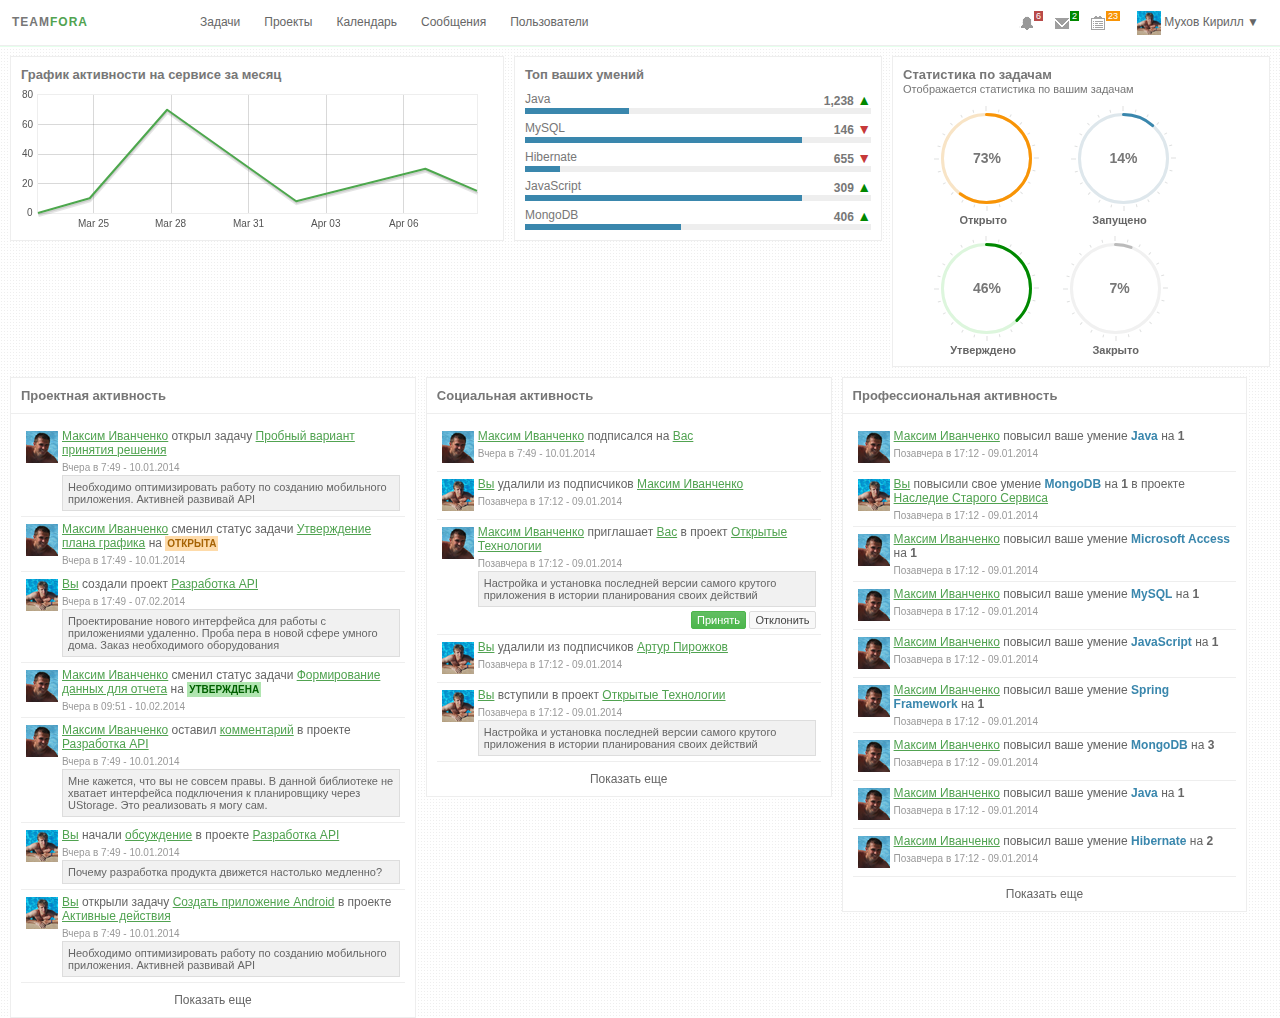
==== index.html @ 8c1dce4c "add sparklines" ====
<!DOCTYPE HTML>
<html>
<head>
    <meta http-equiv="content-type" content="text/html; charset=utf-8">
    <title>Teamfora</title>   
    
    <script type="text/javascript" src="/js/jquery-1.11.1.min.js"></script>
    <script type="text/javascript" src="/js/jquery.easypiechart.min.js"></script>
    <script type="text/javascript" src="/js/jquery.flot.min.js"></script>
    <script type="text/javascript" src="/js/jquery.flot.time.js"></script>
    <script type="text/javascript" src="/js/jquery.sparkline.min.js"></script>
    <link rel="stylesheet" href="/css/styles.css">
</head>
<body>

    <div id="content">
        
        <ul class="nav">
            <li class="brand">
                <a href="/">
                    <span class="black">TEAM</span><span class="green">FORA</span>              
                </a>    
            </li>

            <li class="item">
                <a href="/tasks.html">Задачи</a>
            </li>
            <li class="item">
                <a href="/projects.html">Проекты</a>
            </li>
            <li class="item">
                <a href="/calendar.html">Календарь</a>
            </li>
            <li class="item">
                <a href="/messages.html">Сообщения</a>
            </li>
            <li class="item">
                <a href="/persons.html">Пользователи</a>
            </li>
            
            <li class="empty">
                <a href="/">
                    <img class="principal-avatar" src="/imgs/avatar-32.png"> 
                    <span>Мухов Кирилл &#9660;</span>
                </a>                
            </li>        
            <li class="icon tasks">
                <div class="icon16 task"></div>
                <sup class="count orange">23</sup>
            </li>        
            <li class="icon messages">
                <div class="icon16 mail"></div>
                <sup class="count success">2</sup>
            </li>
            <li class="icon alarms">
                <div class="icon16 alarm"></div>
                <sup class="count red">6</sup>
            </li>
        </ul>

        <ul class="dropdown">
            <li>
                <a href="/profile.html">
                    <span class="icon16 profile">Профиль</span>
                </a>
            </li>    
            <li>
                <a>
                    <span class="icon16 settings">Настройки</span>
                </a>
            </li>
            <li class="separator"></li>    
            <li>
                <a>
                    <span class="icon16 exit">Выход</span>
                </a>
            </li>    
        </ul>

        <div class="dd_alarms">
            <ul>
                <li>
                    <div class="icon16-empty project pull-left"></div>
                    Вас пригласили в проект <a href="#">Разработка API</a>
                    <p class="datetime">Позавчера в 16:54 - 24.05.2014</p>
                </li>
                <li>
                    <div class="icon16-empty profile pull-left"></div>
                    Вас добавил в подписчики <a href="#">Максим Иванченко</a>
                    <p class="datetime">Позавчера в 16:54 - 24.05.2014</p>
                </li>
                <li>
                    <div class="icon16-empty comment pull-left"></div>
                    <a href="#">Артур Пирожков</a> оставил комментарий
                    <p class="datetime">Позавчера в 16:54 - 24.05.2014</p>
                </li>
                <li>
                    <div class="icon16-empty comment pull-left"></div>
                    <a href="#">Алиса Селезнева</a> ответила в обсуждении
                    <p class="datetime">Позавчера в 16:54 - 24.05.2014</p>
                </li>
                <li>
                    <div class="icon16-empty profile pull-left"></div>
                    <a href="#">Артур Пирожков</a> удалился из подписчиков
                    <p class="datetime">Позавчера в 16:54 - 24.05.2014</p>
                </li>
            </ul>
            <div class="paging">
                <span class="icon16 alarm">Все активности</span>
            </div>
        </div>

        <div class="dd_tasks">
            <ul>
                <li>
                    <div class="open item">
                        <p class="content">
                            <a>Максим:</a> Необходимо провести ревизию нескольких серверов и проверить качество работы каждого из них
                        </p>
                        <p class="datetime">
                            2 часа назад в 19:32 - 10.09.2013    
                        </p>
                    </div>
                </li>
                <li>
                    <div class="start item">
                        <p class="content">
                            <a>Антон:</a> Снова не работает планировщик. Быстрее исправьте.
                        </p>
                        <p class="datetime">
                            2 часа назад в 19:32 - 10.09.2013    
                        </p>
                    </div>
                </li>
                <li>
                    <div class="resolved item">
                        <p class="content">
                            <a>Екатерина:</a> Проверить качество поступивших продуктов
                        </p>
                        <p class="datetime">
                            2 часа назад в 19:32 - 10.09.2013    
                        </p>
                    </div>
                </li>
                <li>
                    <div class="closed item">
                        <p class="content">
                            <a>Степан:</a> Запустить качественный продукт в кратчайшие сроки
                        </p>
                        <p class="datetime">
                            2 часа назад в 19:32 - 10.09.2013    
                        </p>
                    </div>
                </li>                
            </ul>
            <div class="paging">
                <span class="icon16 task">Все задачи</span>
            </div>
        </div>

        <div class="dd_messages"> 
            <ul>
                <li>
                    <div class="avatar"></div>
                    <div class="item">
                        <p class="name">
                            <b>Максим Иванченко</b> написал
                        </p>
                        <p class="content">
                            Привет! Создал сегодня много интересно в области архитектуры сервера. Загляни и проверь.
                        </p>
                        <p class="datetime">
                            2 часа назад в 19:32 - 10.09.2013
                        </p>
                    </div>
                </li>
                <li>
                    <div class="avatar"></div>
                    <div class="item">
                        <p class="name">
                            <b>Максим Иванченко</b> написал
                        </p>
                        <p class="content">
                            Необходимо обсудить место проведения совещания. Срочно позвони мне. Договоримся.
                        </p>
                        <p class="datetime">
                            2 дня назад в 07:13 - 04.09.2013
                        </p>
                    </div>
                </li>                
            </ul>
            <div class="paging">
                <span class="icon16 mail">Все сообщения</span>
            </div>
        </div>

        <div class="layout">
            <div class="layout40 pull-left">
                <div class="panel shift-layout">
                    <h3>График активности на сервисе за месяц</h3>
                    <div class="graph-activity"></div> 
                </div>
            </div>
            <div class="layout30 pull-left">
                <div class="panel shift-layout">
                    <h3 class="micro-shift">Топ ваших умений</h3>

                    <div class="progress-panel">
                        <div class="pull-left">Java</div>
                        <div class="pull-right data">
                            1,238
                            <span class="uarr">&#9650;</span>
                        </div>
                        <div class="clearfix"></div>
                        <div class="progressbar">
                            <div class="progress" style="width: 30%;">&nbsp;</div>
                        </div>
                    </div>

                    <div class="progress-panel">
                        <div class="pull-left">MySQL</div>
                        <div class="pull-right data">
                            146
                            <span class="darr">&#9660;</span>
                        </div>
                        <div class="clearfix"></div>
                        <div class="progressbar">
                            <div class="progress" style="width: 80%;">&nbsp;</div>
                        </div>
                    </div>
                    <div class="progress-panel">
                        <div class="pull-left">Hibernate</div>
                        <div class="pull-right data">
                            655
                            <span class="darr">&#9660;</span>
                        </div>
                        <div class="clearfix"></div>
                        <div class="progressbar">
                            <div class="progress" style="width: 10%;">&nbsp;</div>
                        </div>
                    </div>
                    <div class="progress-panel">
                        <div class="pull-left">JavaScript</div>
                        <div class="pull-right data">
                            309
                            <span class="uarr">&#9650;</span>
                        </div>
                        <div class="clearfix"></div>
                        <div class="progressbar">
                            <div class="progress" style="width: 80%;">&nbsp;</div>
                        </div>
                    </div>
                    <div class="progress-panel">
                        <div class="pull-left">MongoDB</div>
                        <div class="pull-right data">
                            406
                            <span class="uarr">&#9650;</span>
                        </div>
                        <div class="clearfix"></div>
                        <div class="progressbar">
                            <div class="progress" style="width: 45%;">&nbsp;</div>
                        </div>
                    </div>
                </div>
            </div>
            <div class="layout30 pull-left">
                <div class="panel">
                    <h3>Статистика по задачам</h3>
                    <span class="smalltext">Отображается статистика по вашим задачам</span>

                    <div class="charts">
                        <div class="shift pull-left">
                            <div class="chart chart-open" data-percent="73">
                                <span>73</span>
                            </div>                            
                            <h6>Открыто</h6>
                        </div>
                        <div class="shift pull-left">
                            <div class="chart chart-start" data-percent="14">
                                <span>14</span>
                            </div>         
                            <h6>Запущено</h6>
                        </div>
                        <div class="shift pull-left">
                            <div class="chart chart-resolved" data-percent="46">
                                <span>46</span>
                            </div> 
                            <h6>Утверждено</h6>
                        </div>
                        <div class="shift pull-left">
                            <div class="chart chart-closed" data-percent="7">
                                <span>7</span>
                            </div> 
                            <h6>Закрыто</h6>
                        </div>
                        <div class="clearfix"></div>
                    </div>
                </div>
            </div>
            <div class="clearfix"></div>
        </div>
        

        <div class="layout">
            <div class="layout33 pull-left">
                <div class="frame shift-layout">
                    <div class="header">
                        <h3>Проектная активность</h3>
                    </div>
                    <div class="content">
                        <ul class="project-activity">
                            <li>
                                <div class="avatar">
                                    <img src="/imgs/user_avatar.png">
                                </div>
                                <div class="message">
                                    <p class="action">
                                        <a href="#">Максим Иванченко</a> открыл задачу <a href="#">Пробный вариант принятия решения</a>
                                    </p>
                                    <p class="datetime">
                                        Вчера в 7:49 - 10.01.2014
                                    </p>
                                    <p class="description">
                                        Необходимо оптимизировать работу по созданию мобильного приложения. Активней развивай API
                                    </p>    
                                </div>   
                                <div class="clearfix">                             
                            </li>
                            <li>
                                <div class="avatar">
                                    <img src="/imgs/user_avatar.png">
                                </div>
                                <div class="message">
                                    <p class="action">
                                        <a href="#">Максим Иванченко</a> сменил статус задачи <a href="#">Утверждение плана графика</a> на <span class="open-task">открыта</span>
                                    </p>
                                    <p class="datetime">
                                        Вчера в 17:49 - 10.01.2014
                                    </p>
                                </div>   
                                <div class="clearfix">                             
                            </li>
                            <li>
                                <div class="avatar">
                                    <img src="/imgs/avatar-32.png">
                                </div>
                                <div class="message">
                                    <p class="action">
                                        <a href="#">Вы</a> создали проект <a href="#">Разработка API</a>
                                    </p>
                                    <p class="datetime">
                                        Вчера в 17:49 - 07.02.2014
                                    </p>
                                    <p class="description">
                                        Проектирование нового интерфейса для работы с приложениями удаленно. Проба пера в новой сфере умного дома. Заказ необходимого оборудования
                                    </p>
                                </div>   
                                <div class="clearfix">                             
                            </li>
                            <li>
                                <div class="avatar">
                                    <img src="/imgs/user_avatar.png">
                                </div>
                                <div class="message">
                                    <p class="action">
                                        <a href="#">Максим Иванченко</a> сменил статус задачи <a href="#">Формирование данных для отчета</a> на <span class="resolved-task">утверждена</span>
                                    </p>
                                    <p class="datetime">
                                        Вчера в 09:51 - 10.02.2014
                                    </p>
                                </div>   
                                <div class="clearfix">                             
                            </li>
                            <li>
                                <div class="avatar">
                                    <img src="/imgs/user_avatar.png">
                                </div>
                                <div class="message">
                                    <p class="action">
                                        <a href="#">Максим Иванченко</a> оставил <a href="#">комментарий</a> в проекте <a href="#">Разработка API</a>
                                    </p>
                                    <p class="datetime">
                                        Вчера в 7:49 - 10.01.2014
                                    </p>
                                    <p class="description">
                                        Мне кажется, что вы не совсем правы. В данной библиотеке не хватает интерфейса подключения к планировщику через UStorage. Это реализовать я могу сам.
                                    </p>    
                                </div>   
                                <div class="clearfix">                             
                            </li>
                            <li>
                                <div class="avatar">
                                    <img src="/imgs/avatar-32.png">
                                </div>
                                <div class="message">
                                    <p class="action">
                                        <a href="#">Вы</a> начали <a href="#">обсуждение</a> в проекте <a href="#">Разработка API</a>
                                    </p>
                                    <p class="datetime">
                                        Вчера в 7:49 - 10.01.2014
                                    </p>
                                    <p class="description">
                                        Почему разработка продукта движется настолько медленно?
                                    </p>    
                                </div>   
                                <div class="clearfix">                             
                            </li>
                            <li>
                                <div class="avatar">
                                    <img src="/imgs/avatar-32.png">
                                </div>
                                <div class="message">
                                    <p class="action">
                                        <a href="#">Вы</a> открыли задачу <a href="#">Создать приложение Android</a> в проекте <a href="#">Активные действия</a>
                                    </p>
                                    <p class="datetime">
                                        Вчера в 7:49 - 10.01.2014
                                    </p>
                                    <p class="description">
                                        Необходимо оптимизировать работу по созданию мобильного приложения. Активней развивай API
                                    </p>    
                                </div>   
                                <div class="clearfix">                             
                            </li>
                        </ul>
                    </div>
                    <div class="paging">
                        Показать еще
                    </div>
                </div>
            </div>
            <div class="layout33 pull-left">
                <div class="frame shift-layout">
                    <div class="header">
                        <h3>Социальная активность</h3>
                    </div>
                    <div class="content">
                        <ul class="social-activity">
                            <li>
                                <div class="avatar">
                                    <img src="/imgs/user_avatar.png">
                                </div>
                                <div class="message">
                                    <p class="action">
                                        <a href="#">Максим Иванченко</a> подписался на <a href="#">Вас</a>
                                    </p>
                                    <p class="datetime">
                                        Вчера в 7:49 - 10.01.2014
                                    </p>
                                </div>   
                                <div class="clearfix">                             
                            </li>
                            <li>
                                <div class="avatar">
                                    <img src="/imgs/avatar-32.png">
                                </div>
                                <div class="message">
                                    <p class="action">
                                        <a href="#">Вы</a> удалили из подписчиков <a href="#">Максим Иванченко</a>
                                    </p>
                                    <p class="datetime">
                                        Позавчера в 17:12 - 09.01.2014
                                    </p>
                                </div>   
                                <div class="clearfix">                             
                            </li>
                            <li>
                                <div class="avatar">
                                    <img src="/imgs/user_avatar.png">
                                </div>
                                <div class="message">
                                    <p class="action">
                                        <a href="#">Максим Иванченко</a> приглашает <a href="#">Вас</a> в проект <a href="#">Открытые Технологии</a>
                                    </p>
                                    <p class="datetime">
                                        Позавчера в 17:12 - 09.01.2014
                                    </p>
                                    <p class="description">
                                        Настройка и установка последней версии самого крутого приложения в истории планирования своих действий
                                    </p>
                                    <p class="buttons">
                                        <button class="small agree">Принять</button>
                                        <button class="small cancel">Отклонить</button>
                                    </p>
                                </div>   
                                <div class="clearfix">                             
                            </li>
                            <li>
                                <div class="avatar">
                                    <img src="/imgs/avatar-32.png">
                                </div>
                                <div class="message">
                                    <p class="action">
                                        <a href="#">Вы</a> удалили из подписчиков <a href="#">Артур Пирожков</a>
                                    </p>
                                    <p class="datetime">
                                        Позавчера в 17:12 - 09.01.2014
                                    </p>
                                </div>   
                                <div class="clearfix">                             
                            </li>
                            <li>
                                <div class="avatar">
                                    <img src="/imgs/avatar-32.png">
                                </div>
                                <div class="message">
                                    <p class="action">
                                        <a href="#">Вы</a> вступили в проект <a href="#">Открытые Технологии</a>
                                    </p>
                                    <p class="datetime">
                                        Позавчера в 17:12 - 09.01.2014
                                    </p>
                                    <p class="description">
                                        Настройка и установка последней версии самого крутого приложения в истории планирования своих действий
                                    </p>
                                </div>   
                                <div class="clearfix">                             
                            </li>
                        </ul>
                    </div>
                    <div class="paging">
                        Показать еще
                    </div>
                </div>
            </div>
            <div class="layout33 pull-left">
                <div class="frame shift-layout">
                    <div class="header">
                        <h3>Профессиональная активность</h3>
                    </div>
                    <div class="content">
                        <ul class="prof-activity">
                            <li>
                                <div class="avatar">
                                    <img src="/imgs/user_avatar.png">
                                </div>
                                <div class="message">
                                    <p class="action">
                                        <a href="#">Максим Иванченко</a> повысил ваше умение <span class="skill">Java</span> на <b>1</b>
                                    </p>
                                    <p class="datetime">
                                        Позавчера в 17:12 - 09.01.2014
                                    </p>                                    
                                </div>   
                                <div class="clearfix">                             
                            </li>
                            <li>
                                <div class="avatar">
                                    <img src="/imgs/avatar-32.png">
                                </div>
                                <div class="message">
                                    <p class="action">
                                        <a href="#">Вы</a> повысили свое умение <span class="skill">MongoDB</span> на <b>1</b> в проекте <a href="#">Наследие Старого Сервиса</a>
                                    </p>
                                    <p class="datetime">
                                        Позавчера в 17:12 - 09.01.2014
                                    </p>                                    
                                </div>   
                                <div class="clearfix">                             
                            </li>
                            <li>
                                <div class="avatar">
                                    <img src="/imgs/user_avatar.png">
                                </div>
                                <div class="message">
                                    <p class="action">
                                        <a href="#">Максим Иванченко</a> повысил ваше умение <span class="skill">Microsoft Access</span> на <b>1</b>
                                    </p>
                                    <p class="datetime">
                                        Позавчера в 17:12 - 09.01.2014
                                    </p>                                    
                                </div>   
                                <div class="clearfix">                             
                            </li>
                            <li>
                                <div class="avatar">
                                    <img src="/imgs/user_avatar.png">
                                </div>
                                <div class="message">
                                    <p class="action">
                                        <a href="#">Максим Иванченко</a> повысил ваше умение <span class="skill">MySQL</span> на <b>1</b>
                                    </p>
                                    <p class="datetime">
                                        Позавчера в 17:12 - 09.01.2014
                                    </p>                                    
                                </div>   
                                <div class="clearfix">                             
                            </li>
                            <li>
                                <div class="avatar">
                                    <img src="/imgs/user_avatar.png">
                                </div>
                                <div class="message">
                                    <p class="action">
                                        <a href="#">Максим Иванченко</a> повысил ваше умение <span class="skill">JavaScript</span> на <b>1</b>
                                    </p>
                                    <p class="datetime">
                                        Позавчера в 17:12 - 09.01.2014
                                    </p>                                    
                                </div>   
                                <div class="clearfix">                             
                            </li>
                            <li>
                                <div class="avatar">
                                    <img src="/imgs/user_avatar.png">
                                </div>
                                <div class="message">
                                    <p class="action">
                                        <a href="#">Максим Иванченко</a> повысил ваше умение <span class="skill">Spring Framework</span> на <b>1</b>
                                    </p>
                                    <p class="datetime">
                                        Позавчера в 17:12 - 09.01.2014
                                    </p>                                    
                                </div>   
                                <div class="clearfix">                             
                            </li>
                            <li>
                                <div class="avatar">
                                    <img src="/imgs/user_avatar.png">
                                </div>
                                <div class="message">
                                    <p class="action">
                                        <a href="#">Максим Иванченко</a> повысил ваше умение <span class="skill">MongoDB</span> на <b>3</b>
                                    </p>
                                    <p class="datetime">
                                        Позавчера в 17:12 - 09.01.2014
                                    </p>                                    
                                </div>   
                                <div class="clearfix">                             
                            </li>
                            <li>
                                <div class="avatar">
                                    <img src="/imgs/user_avatar.png">
                                </div>
                                <div class="message">
                                    <p class="action">
                                        <a href="#">Максим Иванченко</a> повысил ваше умение <span class="skill">Java</span> на <b>1</b>
                                    </p>
                                    <p class="datetime">
                                        Позавчера в 17:12 - 09.01.2014
                                    </p>                                    
                                </div>   
                                <div class="clearfix">                             
                            </li>
                            <li>
                                <div class="avatar">
                                    <img src="/imgs/user_avatar.png">
                                </div>
                                <div class="message">
                                    <p class="action">
                                        <a href="#">Максим Иванченко</a> повысил ваше умение <span class="skill">Hibernate</span> на <b>2</b>
                                    </p>
                                    <p class="datetime">
                                        Позавчера в 17:12 - 09.01.2014
                                    </p>                                    
                                </div>   
                                <div class="clearfix">                             
                            </li>
                        </ul>
                    </div>
                    <div class="paging">
                        Показать еще
                    </div>
                </div>
            </div>
            <div class="clearfix"></div>
        </div>

    </div>

    <script type="text/javascript" src="/js/main.js"></script>
</body>
</html>
---- css/styles.css ----
* {
	margin: 0;
	padding: 0;
}
*:focus {
    outline: 0;
}

body {
	font-family: "open sans", "Helvetica Neue", Helvetica, Arial, sans-serif;
	font-size: 12px;	
	background: url('/imgs/fone.png') repeat 0 0;
}

#content {
	width: 100%;	
}

.shift {
	padding: 10px;
}

.black {
	color: #777;
}

.green {
	color: #51a351;
}

.pull-right {
	float: right;
}
.pull-left {
	float: left;
}

.clearfix {
	padding: 0px;
	margin: 0px;
	clear: both;
}

.icon16 {
	width: 16px;
	height: 16px;
	padding-left: 20px;
}
.icon16-empty {
	width: 16px;
	height: 16px;
	padding-left: 3px;
}

.mail {
	background: url('/imgs/mail.png') no-repeat;
}
.task {
	background: url('/imgs/task.png') no-repeat;
}
.profile {
	background: url('/imgs/profile.png') no-repeat;
}
.settings {
	background: url('/imgs/settings.png') no-repeat;
}
.exit {
	background: url('/imgs/exit.png') no-repeat;
}
.alarm {
	background: url('/imgs/alarm.png') no-repeat;
}
.comment {
	background: url('/imgs/comment.png') no-repeat;
}
.project {
	background: url('/imgs/project.png') no-repeat;
}
.follow {
	background: url('/imgs/follow.png') no-repeat;
}

sup.count {
	position: relative;
	top: -20px;
	left: 16px;
}

button {
	cursor: pointer;
	-webkit-border-radius: 2px;
	-moz-border-radius: 2px;
	border-radius: 2px;
	border: 1px solid #ddd;
	background-color: #f8f8f8;
	color: #444;
	padding: 2px;
}
button.small {
	padding: 2px;
	font-size: 11px;
	padding-left: 5px;
	padding-right: 5px;
}
button.medium {
	padding: 2px;
	font-size: 12px;
	padding-left: 10px;
	padding-right: 10px;
}
button.large {
	padding: 2px;
	font-size: 14px;
	padding-left: 15px;
	padding-right: 15px;
}
button.agree {
	border: 1px solid #4cb64c;
	background-image: linear-gradient(to bottom,#62be62 0,#4cb64c 100%);	
	color: #fff;
}
button.agree:hover {
	background: #4cb64c;
}

.red {
	background: #b94a48;
	padding: 2px;
	padding-top: 0px;
	padding-bottom: 0px;
	font-size: 9px;
	color: #fff;
}
.orange {
	background: #f89406;
	padding: 2px;
	padding-top: 0px;
	padding-bottom: 0px;
	font-size: 9px;
	color: #fff;	
}
.success {
	background: #080;
	padding: 2px;
	padding-top: 0px;
	padding-bottom: 0px;
	font-size: 9px;
	color: #fff;	
}


span.open-task {
	background: #fedbaa;
	color: #a66304;
	padding: 2px;
	font-weight: bold;
	font-size: 10px;
	text-transform: uppercase;	
}
span.start-task {
	background: #98c2d6;
	color: #07547a;
	padding: 2px;
	font-weight: bold;
	font-size: 10px;
	text-transform: uppercase;	
}
span.resolved-task {
	background: #b0e5b0;
	color: #006000;
	font-weight: bold;
	font-size: 10px;
	text-transform: uppercase;	
	padding: 2px;
}
span.closed-task {
	background: #ddd;
	color: #444;
	font-weight: bold;
	font-size: 10px;
	text-transform: uppercase;	
	padding: 2px;	
}


.open {
	border-left: 5px solid #f89406;
}
.start {
	border-left: 5px solid #3a87ad;
}
.resolved {
	border-left: 5px solid #080;
}
.closed {
	border-left: 5px solid #ccc;
}

li.separator {
	padding: 0px !important;
	margin: 0px !important;
	border-bottom: 1px solid #eee !important;	
}

.charts > .shift {
	padding: 0px;
	padding-top: 10px;
}
.charts > .shift > h6 {
	text-align: center;
	margin-left: 24px;
}
.charts > .shift > .chart > span {
	position: relative;
	top: -48px;
	left: 70px;
	font-weight: bold;
	color: #777;
	font-size: 14px;
}
.charts > .shift > .chart > span:after {
	content: '%'; 
}

div.paging {
	text-align: center;
	color: #666;
	padding: 10px;
}
div.paging:hover {
	cursor: pointer;
	background-color: #f1f1f1;
}

div.input-field {
	padding-bottom: 10px;
	border-bottom: 1px solid #eee;
	margin-bottom: 10px;
}
div.input-field > input[type=text] {
	width: 100%;
	height: 24px;
	font-size: 14px;
	color: #777;
	font-weight: 100;
	border: medium;
	-webkit-user-select: none;
	-khtml-user-select: none;
	-moz-user-select: none;
	-o-user-select: none;
	user-select: none;
}

.panel {
	background-color: #fff;
	border: 1px solid #eee;
	padding: 10px; 
}

.frame {
	background-color: #fff;
	border: 1px solid #eee;
	padding: 0px;
}
.frame > .header {
	padding: 10px;
	border-bottom: 1px solid #eee;
}
.frame > .content {
	padding: 10px;
	padding-bottom: 0px;
	color: #666;
}

.shift-layout {
	margin-right: 10px;
}
.layout {
	padding: 10px;
	padding-bottom: 0px;
}
.layout20 {
	width: 20%;
}
.layout30 {
	width: 30%;
}
.layout33 {
	width: 33%;
}
.layout40 {
	width: 40%;
}
.layout50 {
	width: 50%;
}
.layout70 {
	width: 70%;
}
.layout80 {
	width: 80%;
}

.smalltext {
	color: #777;
	font-size: 11px;
}
h3 {
	color: #777;
	font-weight: bold;
	font-size: 13px;
}
h6 {
	color: #666;
	font-weight: bold;
	font-size: 11px;
}

div.graph-activity {
	width: 100%;
	height: 143px;
	margin-top: 5px;
}

ul {
	background-color: #fff; 
}

.micro-shift {
	padding-bottom: 3px;
}

div.progress-panel {
	margin-top: 7px;
	color: #777;
	font-size: 12px;
}
div.progress-panel > div.data {
	font-weight: bold;
}
div.progress-panel > div.pull-right > span.uarr {
	color: #080;
	font-weight: bold;	
	font-size: 14px;
}
div.progress-panel > div.pull-right > span.darr {
	color: #c63939;
	font-weight: bold;	
	font-size: 14px;
}
div.progress-panel > div.progressbar {
	width: 100%;
	height: 6px;
	background-color: #eee;	
}
div.progress-panel > div.progressbar > div.progress {
	background-color: #3a87ad;
	height: 6px;
}

ul.nav {	
	border-bottom: 1px solid #eee;
	list-style-type: none;
	height: 45px;
	clear: both;
	box-shadow: 0px 1px #e5ffec;
	padding-right: 10px;
	background-color: #fff;
}
ul.nav > li {
	float: left;
	padding: 12px;
	padding-top: 15px;
	padding-bottom: 15px;
	cursor: pointer;
}
ul.nav > li a {
	text-decoration: none;
	color: #666;
}
ul.nav li.brand {
	padding-right: 100px;
}
ul.nav li.brand a {
	letter-spacing: 1px;
	font-weight: bold;
}
ul.nav li.item:hover {
	background-color: #f1f1f1;
}
ul.nav li.empty {
	border: none;
	float: right;		
	padding: 11px;		
}
ul.nav li.empty img.principal-avatar {
	width: 24px;
	height: 24px;
	vertical-align: middle;
}
ul.nav li.empty > span {
	padding-bottom: 4px;
}
ul.nav > li.empty:hover {
	background: #f1f1f1;
}
ul.nav li.icon {
	border: none;
	float: right;
	padding: 0px;	
	padding-top: 15px;
}
 ul.dropdown {
	list-style-type: none;
	margin: 0;
	padding: 0;
	position: absolute;	
	top: 45px;
	right: 10px;	
	border: 1px solid #eee;
	border-top: 1px solid #fff;
	background-color: #fff;
	box-shadow: 2px 2px 2px #e5ffec; 
	display: none;
	z-index: 9999;
}
ul.dropdown > li {
	float: none;
	min-width: 120px;
	border: none;
	padding-left: 15px;
	padding-right: 10px;
	padding-top: 8px;
	padding-bottom: 8px;
	background-color: #fff;
}
ul.dropdown > li > a {
	color: #777;
	text-decoration: none;
	width: auto;
}
ul.dropdown > li:hover {
	background-color: #f1f1f1;
	cursor: pointer;
}

div.dd_messages {
	margin: 0;
	padding: 5px;
	position: absolute;
	top: 45px;
	right: 200px;
	border: 1px solid #eee;
	border-top: 1px solid #fff;
	background-color: #fff;
	box-shadow: 2px 2px 2px #e5ffec;
	display: none;
	z-index: 9999;
}
div.dd_messages > ul {
	list-style-type: none;
	overflow: auto;
	max-height: 240px;
	width: 330px;
}
div.dd_messages > ul > li {
	width: 320px;
	padding-bottom: 5px;
	padding-top: 5px;
	border-bottom: 1px solid #eee;
	background-color: #fff;
}
div.dd_messages > ul > li:hover {
	background-color: #f1f1f1;
	cursor: pointer;
}
div.dd_messages > ul > li > div.avatar {
	width: 32px;
	height: 32px;
	margin-top: 2px;
	background: url('/imgs/user_avatar.png');
	float: left;
}
div.dd_messages > ul > li > div.item {
	margin-left: 38px;
}
div.dd_messages > ul > li > div.item > p {
	color: #666;
	font-size: 12px;
}
div.dd_messages > ul > li > div.item > p.content {
	max-height: 64px;
	overflow: hidden;
}
div.dd_messages > ul > li > div.item > p.datetime {
	padding-top: 5px;
	color: #999;
	font-size: 10px;
}
div.dd_messages > div.paging {
	padding-top: 10px;
	padding-bottom: 10px;
	text-align: center;
	font-weight: bold;
	color: #666;
	border: none;
}
div.dd_messages > div.paging:hover {
	cursor: pointer;
	background-color: #f1f1f1;
}

div.dd_alarms {
	margin: 0;
	padding: 5px;
	position: absolute;
	top: 45px;
	right: 230px;
	border: 1px solid #eee;
	border-top: 1px solid #fff;
	background-color: #fff;
	box-shadow: 2px 2px 2px #e5ffec;
	z-index: 9999;	
	display: none;
}
div.dd_alarms > ul {
	list-style-type: none;	
	overflow: auto;
	max-height: 240px;
	width: 336px;	
}
div.dd_alarms > ul > li {
	width: 320px;
	padding: 3px;
	padding-bottom: 8px;
	padding-top: 8px;
	border-bottom: 1px solid #eee;
	background-color: #fff;
}
div.dd_alarms > ul > li:hover {
	cursor: pointer;
	background-color: #f1f1f1;
}
div.dd_alarms > ul > li > a {
	color: #51a351;
	text-decoration: underline;
}
div.dd_alarms > ul > li > a:hover {
	color: #080;
}
div.dd_alarms > ul > li > p.datetime {
	padding-top: 5px;
	color: #999;
	font-size: 10px;
}

div.dd_tasks {
	margin: 0;
	padding: 5px;
	position: absolute;
	top: 45px;
	right: 160px;
	border: 1px solid #eee;
	border-top: 1px solid #fff;
	background-color: #fff;
	box-shadow: 2px 2px 2px #e5ffec;
	display: none;
	z-index: 9999;
}
div.dd_tasks > ul {
	list-style-type: none;	
	overflow: auto;
	max-height: 240px;
	width: 330px;
}
div.dd_tasks > ul > li {
	width: 320px;
	padding-bottom: 5px;
	padding-top: 5px;
	border-bottom: 1px solid #eee;
	background-color: #fff;
}
div.dd_tasks > ul > li:hover {
	cursor: pointer;
	background-color: #f1f1f1;
}
div.dd_tasks > ul > li > div.item {
	padding-left: 5px;
}
div.dd_tasks > ul > li > div.item > p {
	color: #666;
	font-size: 12px;
}
div.dd_tasks > ul > li > div.item > p > a {
	color: #51a351;
	text-decoration: underline;
}
div.dd_tasks > ul > li > div.item > p > a:hover {
	color: #080;
}
div.dd_tasks > ul > li > div.item > p.datetime {
	padding-top: 5px;
	color: #999;
	font-size: 10px;
}
div.dd_tasks > div.paging {
	padding-top: 10px;
	padding-bottom: 10px;
	text-align: center;
	font-weight: bold;
	color: #666;
	border: none;
}
div.dd_tasks > div.paging:hover {
	cursor: pointer;
	background-color: #f1f1f1;
}

ul.project-activity {
	list-style-type: none;
}
ul.project-activity > li {
	padding: 5px;
	border-bottom: 1px solid #eee;
}
ul.project-activity > li > div.avatar {
	float: left;
	padding-top: 2px;
}
ul.project-activity > li > div.message {
	margin-left: 36px;
}
ul.project-activity > li > div.message > p.datetime {
	padding-top: 5px;
	color: #999;
	font-size: 10px;
}
ul.project-activity > li > div.message > p.action > a {
	color: #51a351;
	text-decoration: underline;
} 
ul.project-activity > li > div.message > p.action > a:hover {
	color: #080;
} 
ul.project-activity > li > div.message > p.description {
	background-color: #f1f1f1;
	border: 1px solid #ddd;
	margin-top: 2px;
	padding: 5px;
	font-size: 11px;
	color: #666;
}

ul.social-activity {
	list-style-type: none;
}
ul.social-activity > li {
	padding: 5px;
	border-bottom: 1px solid #eee;
}
ul.social-activity > li > div.avatar {
	float: left;
	padding-top: 2px;
}
ul.social-activity > li > div.message {
	margin-left: 36px;
}
ul.social-activity > li > div.message > p.datetime {
	padding-top: 5px;
	color: #999;
	font-size: 10px;
}
ul.social-activity > li > div.message > p.action > a {
	color: #51a351;
	text-decoration: underline;
} 
ul.social-activity > li > div.message > p.action > a:hover {
	color: #080;
} 
ul.social-activity > li > div.message > p.description {
	background-color: #f1f1f1;
	border: 1px solid #ddd;
	margin-top: 2px;
	padding: 5px;
	font-size: 11px;
	color: #666;
}
ul.social-activity > li > div.message > p.buttons {
	margin-top: 4px;
	text-align: right;
}

ul.prof-activity {
	list-style-type: none;
}
ul.prof-activity > li {
	padding: 5px;
	border-bottom: 1px solid #eee;
}
ul.prof-activity > li > div.avatar {
	float: left;
	padding-top: 2px;
}
ul.prof-activity > li > div.message {
	margin-left: 36px;
}
ul.prof-activity > li > div.message > p.datetime {
	padding-top: 5px;
	color: #999;
	font-size: 10px;
}
ul.prof-activity > li > div.message > p.action > a {
	color: #51a351;
	text-decoration: underline;
} 
ul.prof-activity > li > div.message > p.action > a:hover {
	color: #080;
}
ul.prof-activity > li > div.message > p.action > span.skill {
	color: #3a87ad;
	font-weight: bold;
}

div.persons > ul {
	list-style-type: none;
}
div.persons > ul > li {
	float: left;
	width: 20%;
	margin-bottom: 20px;
}
div.persons > ul > li:hover {
	float: left;
	width: 20%;
	margin-bottom: 20px;
	background-color: #f1f1f1;
	cursor: pointer;
}
div.persons > ul > li > div.avatar {
	float: left;
	padding-top: 2px;
}
div.persons > ul > li > div.content {
	margin-left: 68px;
}
div.persons > ul > li > div.content > p.name > a {
	text-decoration: none;
	color: #51a351;
}
div.persons > ul > li > div.content > p.name > a:hover {
	color: #080;
}
div.persons > ul > li > div.content > p.last-visit {
	padding-top: 2px;
	color: #999;
	font-size: 10px;	
}
div.persons > ul > li > div.content > p.prof {
	color: #777;
	font-size: 11px;
	margin-top: 0px;
	min-height: 14px;
	font-weight: bold;
}
div.persons > ul > li > div.content > p.skills {
	margin-top: 2px;
}
div.persons > ul > li > div.content > p.skills > span {
	background-color: #07547a; 
	-webkit-border-radius: 2px;
	-moz-border-radius: 2px;
	border-radius: 2px;
	color: #fff;
	display: inline-block;
	padding: 3px;
	margin: 2px;
	margin-left: 0px;
	font-size: 10px;
}
div.persons > ul > li > div.actions {
	margin-top: 8px;
	color: #777;
}
div.persons > ul > li > div.actions > span {
	cursor: pointer !important;
}

div.recommend-persons > ul {
	list-style-type: none;
}
div.recommend-persons > ul > li {
	padding-bottom: 5px;
	margin-bottom: 5px;
	border-bottom: 1px solid #eee;
}
div.recommend-persons > ul > li > div.item > a {
	text-decoration: underline;
	color: #51a351;
}
div.recommend-persons > ul > li > div.item > a:hover {
	color: #080;
}
div.recommend-persons > ul > li > p.info {
	margin-top: 5px;
	margin-bottom: 3px;
	border: 1px solid #f1f1f1;
	background-color: #f8f8f8;
	font-size: 11px;
	padding: 5px;
}
div.recommend-persons > ul > li > ul.persons {
	list-style-type: none;
	margin-top: 5px;
	margin-left: 5px;
}
div.recommend-persons > ul > li > ul.persons > li {
	float: left;
	margin-right: 5px;
	cursor: pointer;
}
div.recommend-persons > ul > li > ul.persons > li > img {
	width: 32px;
	height: 32px;
}
div.recommend-persons > ul > li > ul.persons > li > div.info {
	position: absolute;
	width: 320px;
	background-color: #f8f8f8;
	border: 1px solid #f1f1f1;
	padding: 5px; 
	display: none;
	box-shadow: 0px 1px #e5ffec;
}
div.recommend-persons > ul > li > ul.persons > li > div.info > div.avatar {
	float: left;
}
div.recommend-persons > ul > li > ul.persons > li > div.info > div.content {
	margin-left: 68px;
}
div.recommend-persons > ul > li > ul.persons > li > div.info > div.content > p.name {
	color: #080;
}
div.recommend-persons > ul > li > ul.persons > li > div.info > div.content > p.prof {
	font-weight: bold;
	font-size: 11px;
	margin-top: 2px;
}
div.recommend-persons > ul > li > ul.persons > li > div.info > div.content > p.skills {
	margin-top: 14px;
}
div.recommend-persons > ul > li > ul.persons > li > div.info > div.content > p.skills > span {
	background-color: #07547a; 
	-webkit-border-radius: 2px;
	-moz-border-radius: 2px;
	border-radius: 2px;
	color: #fff;
	display: inline-block;
	padding: 3px;
	margin: 2px;
	margin-left: 0px;
	font-size: 10px;	
}

ul.contact-messages {
	list-style-type: none;
}
ul.contact-messages > li {
	padding: 5px;
	border-bottom: 1px solid #eee;
	margin-bottom: 5px;
}
ul.contact-messages > li:hover {
	background-color: #f8f8f8;
	cursor: pointer;
}
ul.contact-messages > li.active {
	background-color: #f8fff8;
}
ul.contact-messages > li > div.avatar {
	float: left;
	width: 64px;	
}
ul.contact-messages > li > div.content {
	padding-left: 5px;
	float: left;
}
ul.contact-messages > li > div.content > p.name {
	color: #080;
	font-weight: bold;	
} 
ul.contact-messages > li > div.content > p.prof {
	color: #999;
	font-weight: bold;
	margin-top: 3px;
}
ul.contact-messages > li > div.content > p.description {
	margin-top: 8px;
	color: #777;
	font-size: 11px;
	max-width: 220px;
}
ul.contact-messages > li > div.datetime {
	float: right;
	font-size: 11px;
	font-weight: bold;
	color: #777;
	max-width: 38px;
}

ul.messages {
	list-style-type: none;
	margin-top: 5px;
	border-top: 1px solid #eee;
	padding-top: 5px;
}
ul.messages > li {
	padding: 5px;
}
ul.messages > li:hover {
	cursor: pointer;
}
ul.messages > li.newly {
	background-color: #f8fff8;
}
ul.messages > li > div.avatar {
	width: 64px;
	height: 64px;
	float: left;
}
ul.messages > li > div.content {
	margin-left: 68px;
}
ul.messages > li > div.content > p.name  > a {
	text-decoration: underline;
	color: #51a351;
}
ul.messages > li > div.content > p.name > a:hover {
	color: #080;
}
ul.messages > li > div.content > p.text {
	margin-top: 5px;
	color: #777;
}
ul.messages > li > div.content > p.datetime {
	color: #999;
	font-size: 11px;
	margin-top: 5px;
}

div.send-message {
	margin-top: 10px;
	border-top: 1px solid #eee;
	padding: 10px;
	padding-left: 5px;
	padding-right: 5px;
	text-align: right;
}
div.send-message > textarea {
	width: 99%;
	height: 64px;
	border: 1px solid #eee;
	color: #777;
	font-family: "open sans", "Helvetica Neue", Helvetica, Arial, sans-serif;
	padding: 5px;
	resize: none;
	margin-bottom: 5px; 
}
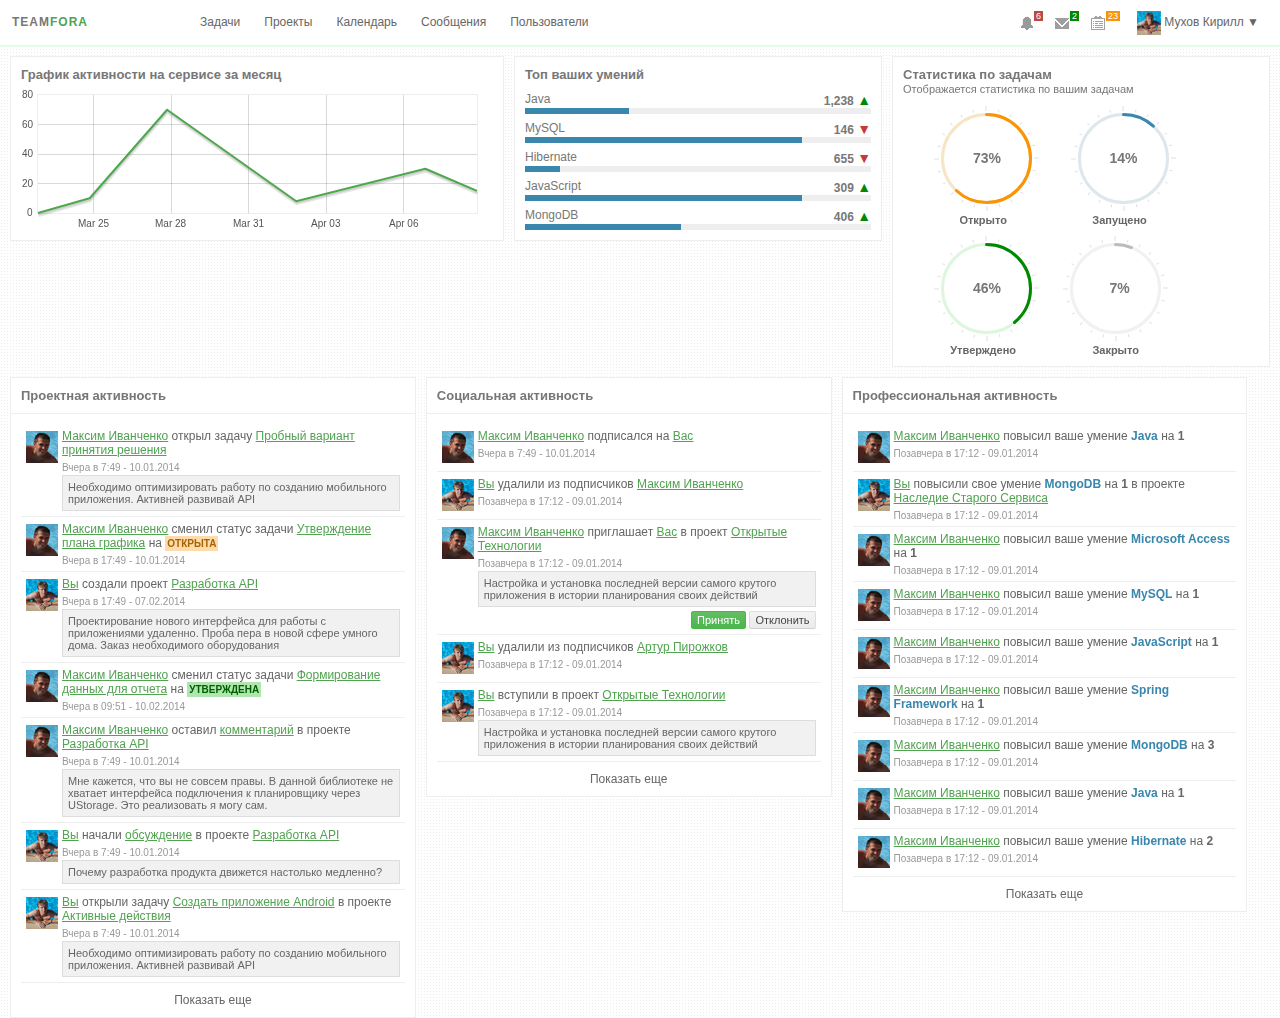
==== commit 281d4638: "end profile page" ====
--- a/index.html
+++ b/index.html
@@ -308,7 +308,7 @@
                         <h3>Проектная активность</h3>
                     </div>
                     <div class="content">
-                        <ul class="project-activity">
+                        <ul class="activity">
                             <li>
                                 <div class="avatar">
                                     <img src="/imgs/user_avatar.png">
@@ -435,7 +435,7 @@
                         <h3>Социальная активность</h3>
                     </div>
                     <div class="content">
-                        <ul class="social-activity">
+                        <ul class="activity">
                             <li>
                                 <div class="avatar">
                                     <img src="/imgs/user_avatar.png">
@@ -529,7 +529,7 @@
                         <h3>Профессиональная активность</h3>
                     </div>
                     <div class="content">
-                        <ul class="prof-activity">
+                        <ul class="activity">
                             <li>
                                 <div class="avatar">
                                     <img src="/imgs/user_avatar.png">
--- a/css/styles.css
+++ b/css/styles.css
@@ -7,7 +7,7 @@
 }
 
 body {
-	font-family: "open sans", "Helvetica Neue", Helvetica, Arial, sans-serif;
+	font-family: "Open Sans","Helvetica Neue",Helvetica,Arial,sans-serif;
 	font-size: 12px;	
 	background: url('/imgs/fone.png') repeat 0 0;
 }
@@ -23,9 +23,20 @@
 .black {
 	color: #777;
 }
-
 .green {
 	color: #51a351;
+}
+.red-text {
+	color: #dd4b39;
+}
+.blue-text {
+	color: #3a87ad;
+}
+.orange-text {
+	color: #f89406;
+}
+.green-text {
+	color: #080;
 }
 
 .pull-right {
@@ -92,9 +103,14 @@
 	-moz-border-radius: 2px;
 	border-radius: 2px;
 	border: 1px solid #ddd;
+	border-bottom: 1px solid #cecece;
 	background-color: #f8f8f8;
+	background-image: linear-gradient(to bottom,#f4f4f4 0,#eaeaea 100%);
 	color: #444;
 	padding: 2px;
+}
+button:hover {
+	background: #f4f4f4;
 }
 button.small {
 	padding: 2px;
@@ -109,8 +125,8 @@
 	padding-right: 10px;
 }
 button.large {
-	padding: 2px;
-	font-size: 14px;
+	padding: 5px;
+	font-size: 13px;
 	padding-left: 15px;
 	padding-right: 15px;
 }
@@ -279,6 +295,9 @@
 	padding: 10px;
 	padding-bottom: 0px;
 }
+.layout10 {
+	width: 10%;
+}
 .layout20 {
 	width: 20%;
 }
@@ -291,6 +310,9 @@
 .layout40 {
 	width: 40%;
 }
+.layout45 {
+	width: 45%;
+}
 .layout50 {
 	width: 50%;
 }
@@ -299,6 +321,16 @@
 }
 .layout80 {
 	width: 80%;
+}
+.layout90 {
+	width: 90%;
+}
+.layout100 {
+	width: 100%;
+}
+
+.layout-fix-240 {
+	width: 240px;
 }
 
 .smalltext {
@@ -616,111 +648,6 @@
 	background-color: #f1f1f1;
 }
 
-ul.project-activity {
-	list-style-type: none;
-}
-ul.project-activity > li {
-	padding: 5px;
-	border-bottom: 1px solid #eee;
-}
-ul.project-activity > li > div.avatar {
-	float: left;
-	padding-top: 2px;
-}
-ul.project-activity > li > div.message {
-	margin-left: 36px;
-}
-ul.project-activity > li > div.message > p.datetime {
-	padding-top: 5px;
-	color: #999;
-	font-size: 10px;
-}
-ul.project-activity > li > div.message > p.action > a {
-	color: #51a351;
-	text-decoration: underline;
-} 
-ul.project-activity > li > div.message > p.action > a:hover {
-	color: #080;
-} 
-ul.project-activity > li > div.message > p.description {
-	background-color: #f1f1f1;
-	border: 1px solid #ddd;
-	margin-top: 2px;
-	padding: 5px;
-	font-size: 11px;
-	color: #666;
-}
-
-ul.social-activity {
-	list-style-type: none;
-}
-ul.social-activity > li {
-	padding: 5px;
-	border-bottom: 1px solid #eee;
-}
-ul.social-activity > li > div.avatar {
-	float: left;
-	padding-top: 2px;
-}
-ul.social-activity > li > div.message {
-	margin-left: 36px;
-}
-ul.social-activity > li > div.message > p.datetime {
-	padding-top: 5px;
-	color: #999;
-	font-size: 10px;
-}
-ul.social-activity > li > div.message > p.action > a {
-	color: #51a351;
-	text-decoration: underline;
-} 
-ul.social-activity > li > div.message > p.action > a:hover {
-	color: #080;
-} 
-ul.social-activity > li > div.message > p.description {
-	background-color: #f1f1f1;
-	border: 1px solid #ddd;
-	margin-top: 2px;
-	padding: 5px;
-	font-size: 11px;
-	color: #666;
-}
-ul.social-activity > li > div.message > p.buttons {
-	margin-top: 4px;
-	text-align: right;
-}
-
-ul.prof-activity {
-	list-style-type: none;
-}
-ul.prof-activity > li {
-	padding: 5px;
-	border-bottom: 1px solid #eee;
-}
-ul.prof-activity > li > div.avatar {
-	float: left;
-	padding-top: 2px;
-}
-ul.prof-activity > li > div.message {
-	margin-left: 36px;
-}
-ul.prof-activity > li > div.message > p.datetime {
-	padding-top: 5px;
-	color: #999;
-	font-size: 10px;
-}
-ul.prof-activity > li > div.message > p.action > a {
-	color: #51a351;
-	text-decoration: underline;
-} 
-ul.prof-activity > li > div.message > p.action > a:hover {
-	color: #080;
-}
-ul.prof-activity > li > div.message > p.action > span.skill {
-	color: #3a87ad;
-	font-weight: bold;
-}
-
 div.persons > ul {
 	list-style-type: none;
 }
@@ -964,4 +891,273 @@
 	padding: 5px;
 	resize: none;
 	margin-bottom: 5px; 
+}
+
+div.person > div.avatar {
+	text-align: center;
+}
+div.person > div.avatar > img {
+	width: 174px;
+	height: 174px;
+	padding: 4px;
+	border: 1px solid #ddd;		
+}
+div.person > div.action {
+	margin-top: 5px;
+	padding-top: 5px;
+}
+div.person > div.box {
+	padding-top: 25px;
+	padding-bottom: 5px;
+	padding-left: 5px;
+}
+div.person > div.box > h4 {
+	color: #555;
+	padding-bottom: 5px;	
+	border-bottom: 1px solid #eee;
+	margin-bottom: 5px;
+	font-size: 14px;
+	font-weight: 100;
+}
+div.person > div.box > p {
+	color: #555;
+	padding-bottom: 5px;
+	padding-top: 5px;
+}
+div.person > div.box > p > span.skill {
+	background-color: #07547a; 
+	-webkit-border-radius: 2px;
+	-moz-border-radius: 2px;
+	border-radius: 2px;
+	color: #fff;
+	display: inline-block;
+	padding: 3px;
+	margin: 2px;
+	margin-left: 0px;
+	font-size: 10px;
+}
+
+div.profile-panel {
+	margin-left: 240px;
+}
+div.profile-panel > div.panel > table {
+	border: none;
+	padding: 0;
+	margin: 0;
+	width: 100%;
+}
+div.profile-panel > div.panel > table > tbody > tr > td.name {
+	font-size: 20px;
+	font-weight: 600;
+	color: #555;
+	padding-top: 5px;	
+}
+div.profile-panel > div.panel > table > tbody > tr > td.sparklines {
+	float: right;
+}
+div.profile-panel > div.panel > table > tbody > tr > td.span50 {
+	width: 50%;
+	vertical-align: top;
+}
+
+table.t-header {
+	border-bottom: 1px solid #eee!important;
+	padding-bottom: 10px!important;
+	margin-bottom: 10px!important;
+}
+
+div.sparkline-box {
+	border: 1px dotted #ddd;
+	margin-left: 10px;
+	padding: 10px;
+}
+div.sparkline-box > div.info {
+	margin-right: 5px;
+}
+div.sparkline-box > div.info > p.title {
+	text-transform: uppercase;
+	font-size: 11px;
+	color: #555;
+}
+div.sparkline-box > div.info > p.count {
+	font-size: 18px;	
+	margin-top: 3px;
+}
+
+div.graph-task-activity {
+	width: 100%;
+	height: 168px;
+	margin-top: 5px;
+}
+
+ul.followers {
+	list-style-type: none;
+	margin-top: 10px;
+}
+ul.followers > li {
+	float: left;
+	padding: 4px;
+	padding-bottom: 3px;
+	border: 1px solid #ddd;
+	margin: 4px;		
+}
+ul.followers > li:hover {
+	cursor: pointer;
+}
+ul.followers > li.more {
+	border: none;
+	text-align: center;
+	padding-top: 15px;
+}
+ul.followers > li.more > a {
+	font-weight: bold;
+	color: #080;
+}
+ul.followers > li.more > a:hover {
+	cursor: pointer;
+	color: #51a351;
+}
+ul.followers > li.more:hover {
+	cursor: default;
+}
+ul.followers > li > img {
+	width: 32px;
+	height: 32px;
+}
+ul.followers > li > div.info {
+	position: absolute;
+	width: 320px;
+	background-color: #f8f8f8;
+	border: 1px solid #f1f1f1;
+	padding: 5px; 
+	display: none;
+	box-shadow: 0px 1px #e5ffec;
+}
+ul.followers > li > div.info > div.avatar {
+	float: left;
+}
+ul.followers > li > div.info > div.content {
+	margin-left: 68px;
+}
+ul.followers > li > div.info > div.content > p.name {
+	color: #080;
+}
+ul.followers > li > div.info > div.content > p.prof {
+	font-weight: bold;
+	font-size: 11px;
+	margin-top: 2px;
+}
+ul.followers > li > div.info > div.content > p.skills {
+	margin-top: 14px;
+}
+ul.followers > li > div.info > div.content > p.skills > span {
+	background-color: #07547a; 
+	-webkit-border-radius: 2px;
+	-moz-border-radius: 2px;
+	border-radius: 2px;
+	color: #fff;
+	display: inline-block;
+	padding: 3px;
+	margin: 2px;
+	margin-left: 0px;
+	font-size: 10px;	
+}
+
+div.box-block {
+	margin-top: 20px;
+	background-color: #fff !important;
+	border: none!important;
+	text-align: left!important;
+}
+div.box-block > h3 {
+	padding-bottom: 10px;
+	border-bottom: 1px solid #eee;
+	margin-bottom: 10px; 
+}
+
+ul.activity {
+	list-style-type: none;
+}
+ul.activity > li {
+	padding: 5px;
+	border-bottom: 1px solid #eee;
+}
+ul.activity > li > div.avatar {
+	float: left;
+	padding-top: 2px;
+}
+ul.activity > li > div.avatar > img {
+	width: 32px;
+	height: 32px;
+}
+ul.activity > li > div.message {
+	margin-left: 36px;
+}
+ul.activity > li > div.message > p.datetime {
+	padding-top: 5px;
+	color: #999;
+	font-size: 10px;
+}
+ul.activity > li > div.message > p.action > a {
+	color: #51a351;
+	text-decoration: underline;
+} 
+ul.activity > li > div.message > p.action > a:hover {
+	color: #080;
+} 
+ul.activity > li > div.message > p.description {
+	background-color: #f1f1f1;
+	border: 1px solid #ddd;
+	margin-top: 2px;
+	padding: 5px;
+	font-size: 11px;
+	color: #666;
+}
+ul.activity > li > div.message > p.action > a {
+	color: #51a351;
+	text-decoration: underline;
+} 
+ul.activity > li > div.message > p.action > a:hover {
+	color: #080;
+} 
+ul.activity > li > div.message > p.buttons {
+	margin-top: 4px;
+	text-align: right;
+}
+ul.activity > li > div.message > p.action > span.skill {
+	color: #3a87ad;
+	font-weight: bold;
+}
+ul.activity > li > div.message > ul.file-image {
+	list-style-type: none;
+	margin-top: 5px;
+}
+ul.activity > li > div.message > ul.file-image > li {
+	float: left;
+	padding: 5px;
+}
+ul.activity > li > div.message > ul.file-image > li > img {
+	max-width: 180px;
+	max-height: 120px;
+}
+
+td.my-mind {
+	padding-left: 10px;
+}
+td.my-mind > div {
+	padding: 10px;
+	margin: 10px;
+	margin-left: 0px;
+	border: 1px solid #ddd;
+	background-color: #f8f8f8;
+	text-align: right;
+}
+td.my-mind > div > textarea {
+	width: 99%;
+	color: #555;
+	height: 64px;
+	padding: 3px;
+	font-size: 12px;
+	border: 1px solid #ddd;
+	resize: none;
 }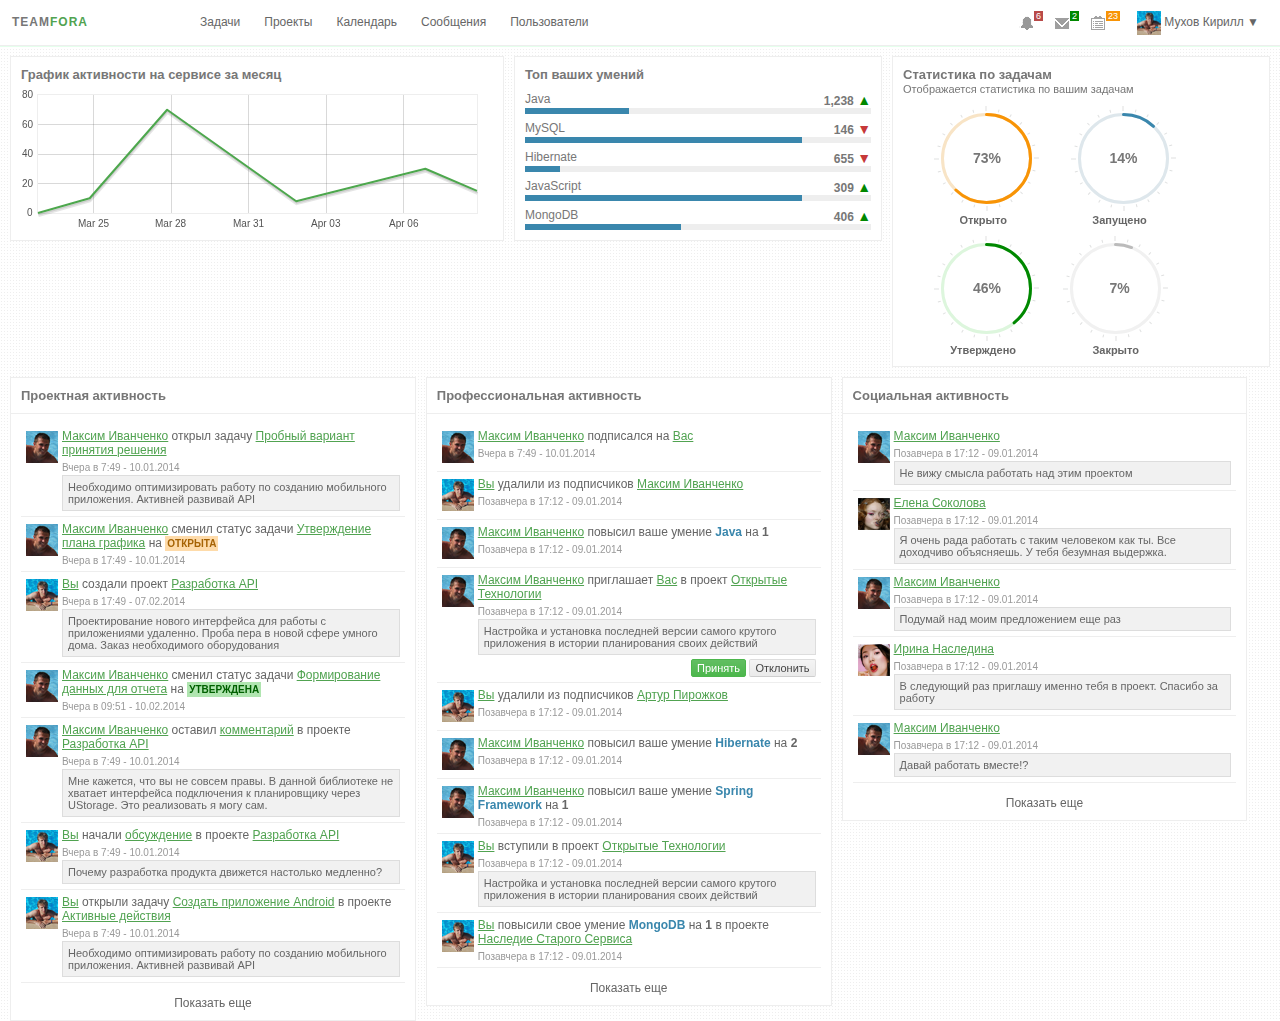
==== commit b0794317: "fix activities" ====
--- a/index.html
+++ b/index.html
@@ -432,7 +432,7 @@
             <div class="layout33 pull-left">
                 <div class="frame shift-layout">
                     <div class="header">
-                        <h3>Социальная активность</h3>
+                        <h3>Профессиональная активность</h3>
                     </div>
                     <div class="content">
                         <ul class="activity">
@@ -461,6 +461,20 @@
                                     <p class="datetime">
                                         Позавчера в 17:12 - 09.01.2014
                                     </p>
+                                </div>   
+                                <div class="clearfix">                             
+                            </li>
+                            <li>
+                                <div class="avatar">
+                                    <img src="/imgs/user_avatar.png">
+                                </div>
+                                <div class="message">
+                                    <p class="action">
+                                        <a href="#">Максим Иванченко</a> повысил ваше умение <span class="skill">Java</span> на <b>1</b>
+                                    </p>
+                                    <p class="datetime">
+                                        Позавчера в 17:12 - 09.01.2014
+                                    </p>                                    
                                 </div>   
                                 <div class="clearfix">                             
                             </li>
@@ -501,6 +515,34 @@
                             </li>
                             <li>
                                 <div class="avatar">
+                                    <img src="/imgs/user_avatar.png">
+                                </div>
+                                <div class="message">
+                                    <p class="action">
+                                        <a href="#">Максим Иванченко</a> повысил ваше умение <span class="skill">Hibernate</span> на <b>2</b>
+                                    </p>
+                                    <p class="datetime">
+                                        Позавчера в 17:12 - 09.01.2014
+                                    </p>                                    
+                                </div>   
+                                <div class="clearfix">                             
+                            </li>
+                            <li>
+                                <div class="avatar">
+                                    <img src="/imgs/user_avatar.png">
+                                </div>
+                                <div class="message">
+                                    <p class="action">
+                                        <a href="#">Максим Иванченко</a> повысил ваше умение <span class="skill">Spring Framework</span> на <b>1</b>
+                                    </p>
+                                    <p class="datetime">
+                                        Позавчера в 17:12 - 09.01.2014
+                                    </p>                                    
+                                </div>   
+                                <div class="clearfix">                             
+                            </li>
+                            <li>
+                                <div class="avatar">
                                     <img src="/imgs/avatar-32.png">
                                 </div>
                                 <div class="message">
@@ -513,6 +555,20 @@
                                     <p class="description">
                                         Настройка и установка последней версии самого крутого приложения в истории планирования своих действий
                                     </p>
+                                </div>   
+                                <div class="clearfix">                             
+                            </li>
+                            <li>
+                                <div class="avatar">
+                                    <img src="/imgs/avatar-32.png">
+                                </div>
+                                <div class="message">
+                                    <p class="action">
+                                        <a href="#">Вы</a> повысили свое умение <span class="skill">MongoDB</span> на <b>1</b> в проекте <a href="#">Наследие Старого Сервиса</a>
+                                    </p>
+                                    <p class="datetime">
+                                        Позавчера в 17:12 - 09.01.2014
+                                    </p>                                    
                                 </div>   
                                 <div class="clearfix">                             
                             </li>
@@ -526,136 +582,97 @@
             <div class="layout33 pull-left">
                 <div class="frame shift-layout">
                     <div class="header">
-                        <h3>Профессиональная активность</h3>
+                        <h3>Социальная активность</h3>
                     </div>
                     <div class="content">
-                        <ul class="activity">
-                            <li>
-                                <div class="avatar">
-                                    <img src="/imgs/user_avatar.png">
-                                </div>
-                                <div class="message">
-                                    <p class="action">
-                                        <a href="#">Максим Иванченко</a> повысил ваше умение <span class="skill">Java</span> на <b>1</b>
-                                    </p>
-                                    <p class="datetime">
-                                        Позавчера в 17:12 - 09.01.2014
+                        <ul class="activity">                         
+                            <li>
+                                <div class="avatar">
+                                    <img src="/imgs/user_avatar.png">
+                                </div>
+                                <div class="message">
+                                    <p class="action">
+                                        <a href="#">Максим Иванченко</a> 
+                                    </p>
+                                    <p class="datetime">
+                                        Позавчера в 17:12 - 09.01.2014
+                                    </p>                                 
+                                    <p class="description">
+                                        Не вижу смысла работать над этим проектом
+                                    </p>   
+                                </div>   
+                                <div class="clearfix">                             
+                            </li>
+                            <li>
+                                <div class="avatar">
+                                    <img src="/imgs/user1.png">
+                                </div>
+                                <div class="message">
+                                    <p class="action">
+                                        <a href="#">Елена Соколова</a> 
+                                    </p>
+                                    <p class="datetime">
+                                        Позавчера в 17:12 - 09.01.2014
+                                    </p>                               
+                                    <p class="description">
+                                        Я очень рада работать с таким человеком как ты. Все доходчиво объясняешь. У тебя безумная выдержка. 
+                                    </p>     
+                                </div>   
+                                <div class="clearfix">                             
+                            </li>
+                            <li>
+                                <div class="avatar">
+                                    <img src="/imgs/user_avatar.png">
+                                </div>
+                                <div class="message">
+                                    <p class="action">
+                                        <a href="#">Максим Иванченко</a> 
+                                    </p>
+                                    <p class="datetime">
+                                        Позавчера в 17:12 - 09.01.2014
+                                    </p>                                 
+                                    <p class="description">
+                                        Подумай над моим предложением еще раз
+                                    </p>   
+                                </div>   
+                                <div class="clearfix">                             
+                            </li>
+                            
+                            <li>
+                                <div class="avatar">
+                                    <img src="/imgs/user3.png">
+                                </div>
+                                <div class="message">
+                                    <p class="action">
+                                        <a href="#">Ирина Наследина</a> 
+                                    </p>
+                                    <p class="datetime">
+                                        Позавчера в 17:12 - 09.01.2014
+                                    </p>
+                                    <p class="description">
+                                        В следующий раз приглашу именно тебя в проект. Спасибо за работу
                                     </p>                                    
                                 </div>   
                                 <div class="clearfix">                             
                             </li>
                             <li>
                                 <div class="avatar">
-                                    <img src="/imgs/avatar-32.png">
-                                </div>
-                                <div class="message">
-                                    <p class="action">
-                                        <a href="#">Вы</a> повысили свое умение <span class="skill">MongoDB</span> на <b>1</b> в проекте <a href="#">Наследие Старого Сервиса</a>
-                                    </p>
-                                    <p class="datetime">
-                                        Позавчера в 17:12 - 09.01.2014
+                                    <img src="/imgs/user_avatar.png">
+                                </div>
+                                <div class="message">
+                                    <p class="action">
+                                        <a href="#">Максим Иванченко</a> 
+                                    </p>
+                                    <p class="datetime">
+                                        Позавчера в 17:12 - 09.01.2014
+                                    </p>
+                                    <p class="description">
+                                        Давай работать вместе!?
                                     </p>                                    
                                 </div>   
                                 <div class="clearfix">                             
                             </li>
-                            <li>
-                                <div class="avatar">
-                                    <img src="/imgs/user_avatar.png">
-                                </div>
-                                <div class="message">
-                                    <p class="action">
-                                        <a href="#">Максим Иванченко</a> повысил ваше умение <span class="skill">Microsoft Access</span> на <b>1</b>
-                                    </p>
-                                    <p class="datetime">
-                                        Позавчера в 17:12 - 09.01.2014
-                                    </p>                                    
-                                </div>   
-                                <div class="clearfix">                             
-                            </li>
-                            <li>
-                                <div class="avatar">
-                                    <img src="/imgs/user_avatar.png">
-                                </div>
-                                <div class="message">
-                                    <p class="action">
-                                        <a href="#">Максим Иванченко</a> повысил ваше умение <span class="skill">MySQL</span> на <b>1</b>
-                                    </p>
-                                    <p class="datetime">
-                                        Позавчера в 17:12 - 09.01.2014
-                                    </p>                                    
-                                </div>   
-                                <div class="clearfix">                             
-                            </li>
-                            <li>
-                                <div class="avatar">
-                                    <img src="/imgs/user_avatar.png">
-                                </div>
-                                <div class="message">
-                                    <p class="action">
-                                        <a href="#">Максим Иванченко</a> повысил ваше умение <span class="skill">JavaScript</span> на <b>1</b>
-                                    </p>
-                                    <p class="datetime">
-                                        Позавчера в 17:12 - 09.01.2014
-                                    </p>                                    
-                                </div>   
-                                <div class="clearfix">                             
-                            </li>
-                            <li>
-                                <div class="avatar">
-                                    <img src="/imgs/user_avatar.png">
-                                </div>
-                                <div class="message">
-                                    <p class="action">
-                                        <a href="#">Максим Иванченко</a> повысил ваше умение <span class="skill">Spring Framework</span> на <b>1</b>
-                                    </p>
-                                    <p class="datetime">
-                                        Позавчера в 17:12 - 09.01.2014
-                                    </p>                                    
-                                </div>   
-                                <div class="clearfix">                             
-                            </li>
-                            <li>
-                                <div class="avatar">
-                                    <img src="/imgs/user_avatar.png">
-                                </div>
-                                <div class="message">
-                                    <p class="action">
-                                        <a href="#">Максим Иванченко</a> повысил ваше умение <span class="skill">MongoDB</span> на <b>3</b>
-                                    </p>
-                                    <p class="datetime">
-                                        Позавчера в 17:12 - 09.01.2014
-                                    </p>                                    
-                                </div>   
-                                <div class="clearfix">                             
-                            </li>
-                            <li>
-                                <div class="avatar">
-                                    <img src="/imgs/user_avatar.png">
-                                </div>
-                                <div class="message">
-                                    <p class="action">
-                                        <a href="#">Максим Иванченко</a> повысил ваше умение <span class="skill">Java</span> на <b>1</b>
-                                    </p>
-                                    <p class="datetime">
-                                        Позавчера в 17:12 - 09.01.2014
-                                    </p>                                    
-                                </div>   
-                                <div class="clearfix">                             
-                            </li>
-                            <li>
-                                <div class="avatar">
-                                    <img src="/imgs/user_avatar.png">
-                                </div>
-                                <div class="message">
-                                    <p class="action">
-                                        <a href="#">Максим Иванченко</a> повысил ваше умение <span class="skill">Hibernate</span> на <b>2</b>
-                                    </p>
-                                    <p class="datetime">
-                                        Позавчера в 17:12 - 09.01.2014
-                                    </p>                                    
-                                </div>   
-                                <div class="clearfix">                             
-                            </li>
+                            
                         </ul>
                     </div>
                     <div class="paging">
--- a/css/styles.css
+++ b/css/styles.css
@@ -18,6 +18,9 @@
 
 .shift {
 	padding: 10px;
+}
+.shift-top10 {
+	margin-top: 10px;
 }
 
 .black {
@@ -648,6 +651,10 @@
 	background-color: #f1f1f1;
 }
 
+div.persons {
+	border-bottom: 1px solid #eee;
+	margin-bottom: 5px;
+}
 div.persons > ul {
 	list-style-type: none;
 }
@@ -1077,6 +1084,7 @@
 
 ul.activity {
 	list-style-type: none;
+	margin-bottom: 3px;
 }
 ul.activity > li {
 	padding: 5px;
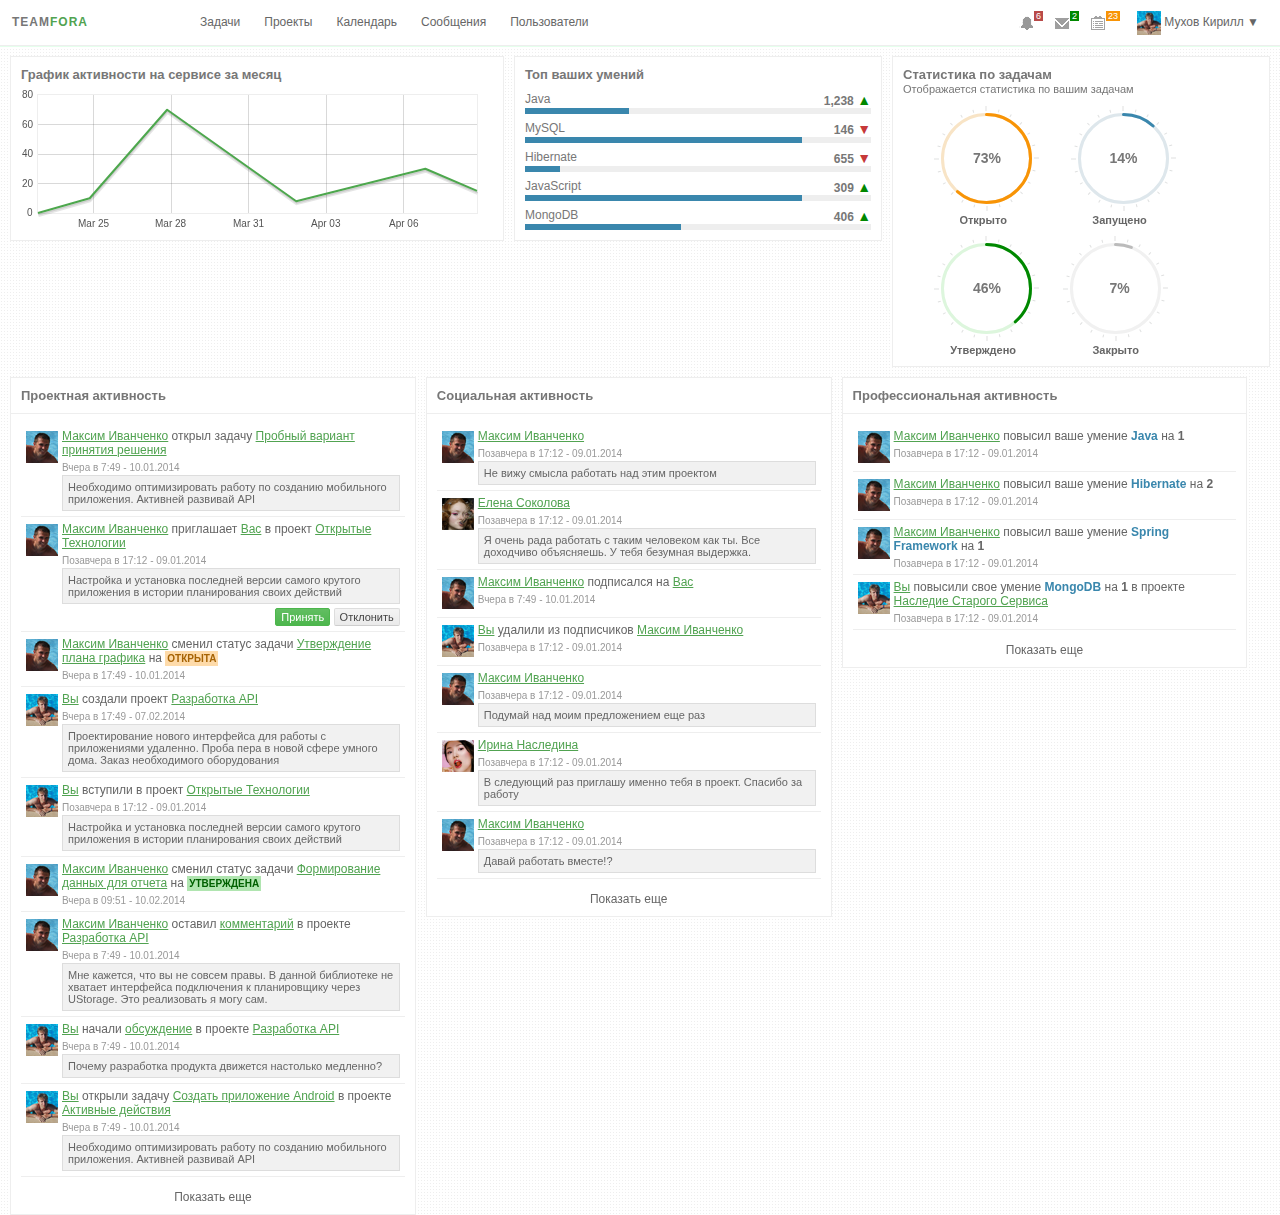
==== commit f175d1f5: "redesign index page" ====
--- a/index.html
+++ b/index.html
@@ -332,6 +332,27 @@
                                 </div>
                                 <div class="message">
                                     <p class="action">
+                                        <a href="#">Максим Иванченко</a> приглашает <a href="#">Вас</a> в проект <a href="#">Открытые Технологии</a>
+                                    </p>
+                                    <p class="datetime">
+                                        Позавчера в 17:12 - 09.01.2014
+                                    </p>
+                                    <p class="description">
+                                        Настройка и установка последней версии самого крутого приложения в истории планирования своих действий
+                                    </p>
+                                    <p class="buttons">
+                                        <button class="small agree">Принять</button>
+                                        <button class="small cancel">Отклонить</button>
+                                    </p>
+                                </div>   
+                                <div class="clearfix">                             
+                            </li>
+                            <li>
+                                <div class="avatar">
+                                    <img src="/imgs/user_avatar.png">
+                                </div>
+                                <div class="message">
+                                    <p class="action">
                                         <a href="#">Максим Иванченко</a> сменил статус задачи <a href="#">Утверждение плана графика</a> на <span class="open-task">открыта</span>
                                     </p>
                                     <p class="datetime">
@@ -353,6 +374,23 @@
                                     </p>
                                     <p class="description">
                                         Проектирование нового интерфейса для работы с приложениями удаленно. Проба пера в новой сфере умного дома. Заказ необходимого оборудования
+                                    </p>
+                                </div>   
+                                <div class="clearfix">                             
+                            </li>
+                            <li>
+                                <div class="avatar">
+                                    <img src="/imgs/avatar-32.png">
+                                </div>
+                                <div class="message">
+                                    <p class="action">
+                                        <a href="#">Вы</a> вступили в проект <a href="#">Открытые Технологии</a>
+                                    </p>
+                                    <p class="datetime">
+                                        Позавчера в 17:12 - 09.01.2014
+                                    </p>
+                                    <p class="description">
+                                        Настройка и установка последней версии самого крутого приложения в истории планирования своих действий
                                     </p>
                                 </div>   
                                 <div class="clearfix">                             
@@ -422,6 +460,136 @@
                                 </div>   
                                 <div class="clearfix">                             
                             </li>
+                        </ul>
+                    </div>
+                    <div class="paging">
+                        Показать еще
+                    </div>
+                </div>
+            </div>
+            <div class="layout33 pull-left">
+                <div class="frame shift-layout">
+                    <div class="header">
+                        <h3>Социальная активность</h3>
+                    </div>
+                    <div class="content">
+                        <ul class="activity">   
+
+                            <li>
+                                <div class="avatar">
+                                    <img src="/imgs/user_avatar.png">
+                                </div>
+                                <div class="message">
+                                    <p class="action">
+                                        <a href="#">Максим Иванченко</a> 
+                                    </p>
+                                    <p class="datetime">
+                                        Позавчера в 17:12 - 09.01.2014
+                                    </p>                                 
+                                    <p class="description">
+                                        Не вижу смысла работать над этим проектом
+                                    </p>   
+                                </div>   
+                                <div class="clearfix">                             
+                            </li>
+                            <li>
+                                <div class="avatar">
+                                    <img src="/imgs/user1.png">
+                                </div>
+                                <div class="message">
+                                    <p class="action">
+                                        <a href="#">Елена Соколова</a> 
+                                    </p>
+                                    <p class="datetime">
+                                        Позавчера в 17:12 - 09.01.2014
+                                    </p>                               
+                                    <p class="description">
+                                        Я очень рада работать с таким человеком как ты. Все доходчиво объясняешь. У тебя безумная выдержка. 
+                                    </p>     
+                                </div>   
+                                <div class="clearfix">                             
+                            </li>
+                            <li>
+                                <div class="avatar">
+                                    <img src="/imgs/user_avatar.png">
+                                </div>
+                                <div class="message">
+                                    <p class="action">
+                                        <a href="#">Максим Иванченко</a> подписался на <a href="#">Вас</a>
+                                    </p>
+                                    <p class="datetime">
+                                        Вчера в 7:49 - 10.01.2014
+                                    </p>
+                                </div>   
+                                <div class="clearfix">                             
+                            </li>
+                            <li>
+                                <div class="avatar">
+                                    <img src="/imgs/avatar-32.png">
+                                </div>
+                                <div class="message">
+                                    <p class="action">
+                                        <a href="#">Вы</a> удалили из подписчиков <a href="#">Максим Иванченко</a>
+                                    </p>
+                                    <p class="datetime">
+                                        Позавчера в 17:12 - 09.01.2014
+                                    </p>
+                                </div>   
+                                <div class="clearfix">                             
+                            </li>
+                            <li>
+                                <div class="avatar">
+                                    <img src="/imgs/user_avatar.png">
+                                </div>
+                                <div class="message">
+                                    <p class="action">
+                                        <a href="#">Максим Иванченко</a> 
+                                    </p>
+                                    <p class="datetime">
+                                        Позавчера в 17:12 - 09.01.2014
+                                    </p>                                 
+                                    <p class="description">
+                                        Подумай над моим предложением еще раз
+                                    </p>   
+                                </div>   
+                                <div class="clearfix">                             
+                            </li>
+                            
+                            <li>
+                                <div class="avatar">
+                                    <img src="/imgs/user3.png">
+                                </div>
+                                <div class="message">
+                                    <p class="action">
+                                        <a href="#">Ирина Наследина</a> 
+                                    </p>
+                                    <p class="datetime">
+                                        Позавчера в 17:12 - 09.01.2014
+                                    </p>
+                                    <p class="description">
+                                        В следующий раз приглашу именно тебя в проект. Спасибо за работу
+                                    </p>                                    
+                                </div>   
+                                <div class="clearfix">                             
+                            </li>
+                            <li>
+                                <div class="avatar">
+                                    <img src="/imgs/user_avatar.png">
+                                </div>
+                                <div class="message">
+                                    <p class="action">
+                                        <a href="#">Максим Иванченко</a> 
+                                    </p>
+                                    <p class="datetime">
+                                        Позавчера в 17:12 - 09.01.2014
+                                    </p>
+                                    <p class="description">
+                                        Давай работать вместе!?
+                                    </p>                                    
+                                </div>   
+                                <div class="clearfix">                             
+                            </li>
+                            
                         </ul>
                     </div>
                     <div class="paging">
@@ -435,35 +603,7 @@
                         <h3>Профессиональная активность</h3>
                     </div>
                     <div class="content">
-                        <ul class="activity">
-                            <li>
-                                <div class="avatar">
-                                    <img src="/imgs/user_avatar.png">
-                                </div>
-                                <div class="message">
-                                    <p class="action">
-                                        <a href="#">Максим Иванченко</a> подписался на <a href="#">Вас</a>
-                                    </p>
-                                    <p class="datetime">
-                                        Вчера в 7:49 - 10.01.2014
-                                    </p>
-                                </div>   
-                                <div class="clearfix">                             
-                            </li>
-                            <li>
-                                <div class="avatar">
-                                    <img src="/imgs/avatar-32.png">
-                                </div>
-                                <div class="message">
-                                    <p class="action">
-                                        <a href="#">Вы</a> удалили из подписчиков <a href="#">Максим Иванченко</a>
-                                    </p>
-                                    <p class="datetime">
-                                        Позавчера в 17:12 - 09.01.2014
-                                    </p>
-                                </div>   
-                                <div class="clearfix">                             
-                            </li>
+                        <ul class="activity">                            
                             <li>
                                 <div class="avatar">
                                     <img src="/imgs/user_avatar.png">
@@ -477,42 +617,8 @@
                                     </p>                                    
                                 </div>   
                                 <div class="clearfix">                             
-                            </li>
-                            <li>
-                                <div class="avatar">
-                                    <img src="/imgs/user_avatar.png">
-                                </div>
-                                <div class="message">
-                                    <p class="action">
-                                        <a href="#">Максим Иванченко</a> приглашает <a href="#">Вас</a> в проект <a href="#">Открытые Технологии</a>
-                                    </p>
-                                    <p class="datetime">
-                                        Позавчера в 17:12 - 09.01.2014
-                                    </p>
-                                    <p class="description">
-                                        Настройка и установка последней версии самого крутого приложения в истории планирования своих действий
-                                    </p>
-                                    <p class="buttons">
-                                        <button class="small agree">Принять</button>
-                                        <button class="small cancel">Отклонить</button>
-                                    </p>
-                                </div>   
-                                <div class="clearfix">                             
-                            </li>
-                            <li>
-                                <div class="avatar">
-                                    <img src="/imgs/avatar-32.png">
-                                </div>
-                                <div class="message">
-                                    <p class="action">
-                                        <a href="#">Вы</a> удалили из подписчиков <a href="#">Артур Пирожков</a>
-                                    </p>
-                                    <p class="datetime">
-                                        Позавчера в 17:12 - 09.01.2014
-                                    </p>
-                                </div>   
-                                <div class="clearfix">                             
-                            </li>
+                            </li>                           
+                            
                             <li>
                                 <div class="avatar">
                                     <img src="/imgs/user_avatar.png">
@@ -540,24 +646,7 @@
                                     </p>                                    
                                 </div>   
                                 <div class="clearfix">                             
-                            </li>
-                            <li>
-                                <div class="avatar">
-                                    <img src="/imgs/avatar-32.png">
-                                </div>
-                                <div class="message">
-                                    <p class="action">
-                                        <a href="#">Вы</a> вступили в проект <a href="#">Открытые Технологии</a>
-                                    </p>
-                                    <p class="datetime">
-                                        Позавчера в 17:12 - 09.01.2014
-                                    </p>
-                                    <p class="description">
-                                        Настройка и установка последней версии самого крутого приложения в истории планирования своих действий
-                                    </p>
-                                </div>   
-                                <div class="clearfix">                             
-                            </li>
+                            </li>                            
                             <li>
                                 <div class="avatar">
                                     <img src="/imgs/avatar-32.png">
@@ -578,108 +667,7 @@
                         Показать еще
                     </div>
                 </div>
-            </div>
-            <div class="layout33 pull-left">
-                <div class="frame shift-layout">
-                    <div class="header">
-                        <h3>Социальная активность</h3>
-                    </div>
-                    <div class="content">
-                        <ul class="activity">                         
-                            <li>
-                                <div class="avatar">
-                                    <img src="/imgs/user_avatar.png">
-                                </div>
-                                <div class="message">
-                                    <p class="action">
-                                        <a href="#">Максим Иванченко</a> 
-                                    </p>
-                                    <p class="datetime">
-                                        Позавчера в 17:12 - 09.01.2014
-                                    </p>                                 
-                                    <p class="description">
-                                        Не вижу смысла работать над этим проектом
-                                    </p>   
-                                </div>   
-                                <div class="clearfix">                             
-                            </li>
-                            <li>
-                                <div class="avatar">
-                                    <img src="/imgs/user1.png">
-                                </div>
-                                <div class="message">
-                                    <p class="action">
-                                        <a href="#">Елена Соколова</a> 
-                                    </p>
-                                    <p class="datetime">
-                                        Позавчера в 17:12 - 09.01.2014
-                                    </p>                               
-                                    <p class="description">
-                                        Я очень рада работать с таким человеком как ты. Все доходчиво объясняешь. У тебя безумная выдержка. 
-                                    </p>     
-                                </div>   
-                                <div class="clearfix">                             
-                            </li>
-                            <li>
-                                <div class="avatar">
-                                    <img src="/imgs/user_avatar.png">
-                                </div>
-                                <div class="message">
-                                    <p class="action">
-                                        <a href="#">Максим Иванченко</a> 
-                                    </p>
-                                    <p class="datetime">
-                                        Позавчера в 17:12 - 09.01.2014
-                                    </p>                                 
-                                    <p class="description">
-                                        Подумай над моим предложением еще раз
-                                    </p>   
-                                </div>   
-                                <div class="clearfix">                             
-                            </li>
-                            
-                            <li>
-                                <div class="avatar">
-                                    <img src="/imgs/user3.png">
-                                </div>
-                                <div class="message">
-                                    <p class="action">
-                                        <a href="#">Ирина Наследина</a> 
-                                    </p>
-                                    <p class="datetime">
-                                        Позавчера в 17:12 - 09.01.2014
-                                    </p>
-                                    <p class="description">
-                                        В следующий раз приглашу именно тебя в проект. Спасибо за работу
-                                    </p>                                    
-                                </div>   
-                                <div class="clearfix">                             
-                            </li>
-                            <li>
-                                <div class="avatar">
-                                    <img src="/imgs/user_avatar.png">
-                                </div>
-                                <div class="message">
-                                    <p class="action">
-                                        <a href="#">Максим Иванченко</a> 
-                                    </p>
-                                    <p class="datetime">
-                                        Позавчера в 17:12 - 09.01.2014
-                                    </p>
-                                    <p class="description">
-                                        Давай работать вместе!?
-                                    </p>                                    
-                                </div>   
-                                <div class="clearfix">                             
-                            </li>
-                            
-                        </ul>
-                    </div>
-                    <div class="paging">
-                        Показать еще
-                    </div>
-                </div>
-            </div>
+            </div>            
             <div class="clearfix"></div>
         </div>
 
--- a/css/styles.css
+++ b/css/styles.css
@@ -1168,4 +1168,25 @@
 	font-size: 12px;
 	border: 1px solid #ddd;
 	resize: none;
+}
+
+div.filter-panel {
+	padding-bottom: 5px;
+	border-bottom: 1px solid #eee;
+	margin-bottom: 15px;
+}
+div.filter-panel > h4 {
+	color: #888;
+	padding-bottom: 10px;
+	font-size: 14px;
+	font-weight: normal;
+}
+div.filter-panel > input[type=text] {
+	border: 1px solid #eee;
+	width: 97%;
+	padding: 6px;
+	margin-bottom: 5px;
+}
+div.filter-panel-empty {
+	border: none;
 }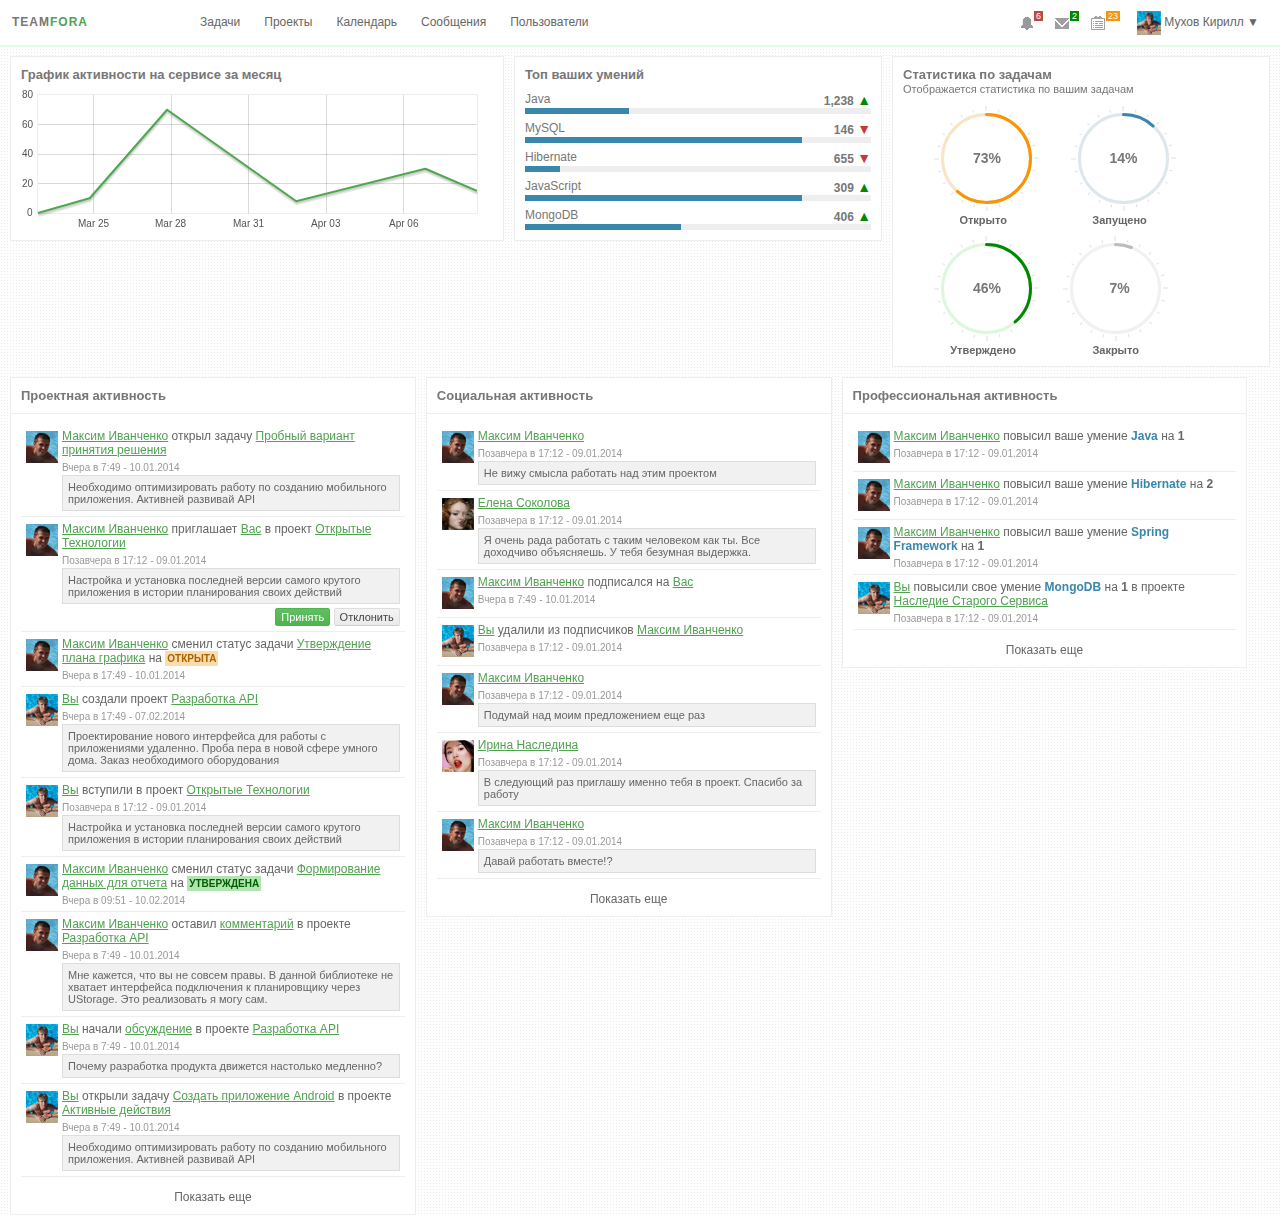
==== commit 043335f6: "add date filter for tasks" ====
--- a/index.html
+++ b/index.html
@@ -9,7 +9,11 @@
     <script type="text/javascript" src="/js/jquery.flot.min.js"></script>
     <script type="text/javascript" src="/js/jquery.flot.time.js"></script>
     <script type="text/javascript" src="/js/jquery.sparkline.min.js"></script>
+    <script type="text/javascript" src="/js/jquery-ui.js"></script>
     <link rel="stylesheet" href="/css/styles.css">
+    <link rel="stylesheet" href="/css/jquery-ui.css">
+    <link rel="stylesheet" href="/css/jquery-ui.structure.css">
+    <link rel="stylesheet" href="/css/jquery-ui.theme.css">
 </head>
 <body>
 
--- a/css/styles.css
+++ b/css/styles.css
@@ -201,6 +201,34 @@
 	padding: 2px;	
 }
 
+.status-open {
+	background: #fedbaa;	
+}
+.status-open-check {
+	background: #e79016;
+	color: #fff !important;		
+}
+.status-start {
+	background: #98c2d6;	
+}
+.status-start-check {
+	background: #5390ae;
+	color: #fff !important;		
+}
+.status-resolved {
+	background: #b0e5b0;
+}
+.status-resolved-check {
+	background: #469046;
+	color: #fff !important;	
+}
+.status-closed {
+	background: #eee; 
+}
+.status-closed-check {
+	background: #aaa;
+	color: #fff !important;
+}
 
 .open {
 	border-left: 5px solid #f89406;
@@ -1187,6 +1215,63 @@
 	padding: 6px;
 	margin-bottom: 5px;
 }
+div.filter-panel > p {
+	margin-bottom: 10px;
+	margin-top: 5px;
+	color: #aaa;
+}
+div.filter-panel > p > span.status {
+	margin-right: -4px;
+	padding: 5px;
+	padding-left: 10px;
+	padding-right: 10px;
+	color: #444;	
+}
+div.filter-panel > p > span.status:hover {
+	cursor: pointer;
+}
+div.filter-panel > p > span.tag {	
+	white-space: nowrap;
+	overflow: hidden;
+  	text-overflow: ellipsis;
+  	max-width: 250px;
+  	background-color: #eee; 
+	-webkit-border-radius: 2px;
+	-moz-border-radius: 2px;
+	border-radius: 2px;
+	color: #666;
+	display: inline-block;
+	padding: 3px;
+	margin: 2px;
+	margin-left: 0px;
+	font-size: 12px;
+}
+div.filter-panel > p > span.tag:hover {
+	cursor: pointer;
+}
+div.filter-panel > p > span.tag-check {
+	background: #bbb;
+	color: #fff;
+}
+div.filter-panel > p > .date-start,
+div.filter-panel > p > .date-end {
+	border: 1px solid #ddd;
+	padding: 2px;
+	width: 130px;
+	margin-left: 5px;
+}
+div.filter-panel > p > img.ui-datepicker-trigger {
+	position: relative;
+	top: 2px;
+	margin-left: 3px;
+	margin-right: 5px;
+}
+div.filter-panel > a.tag-more {
+	font-weight: bold;
+	text-decoration: none;
+	color: #080;
+}
 div.filter-panel-empty {
 	border: none;
-}+}
+
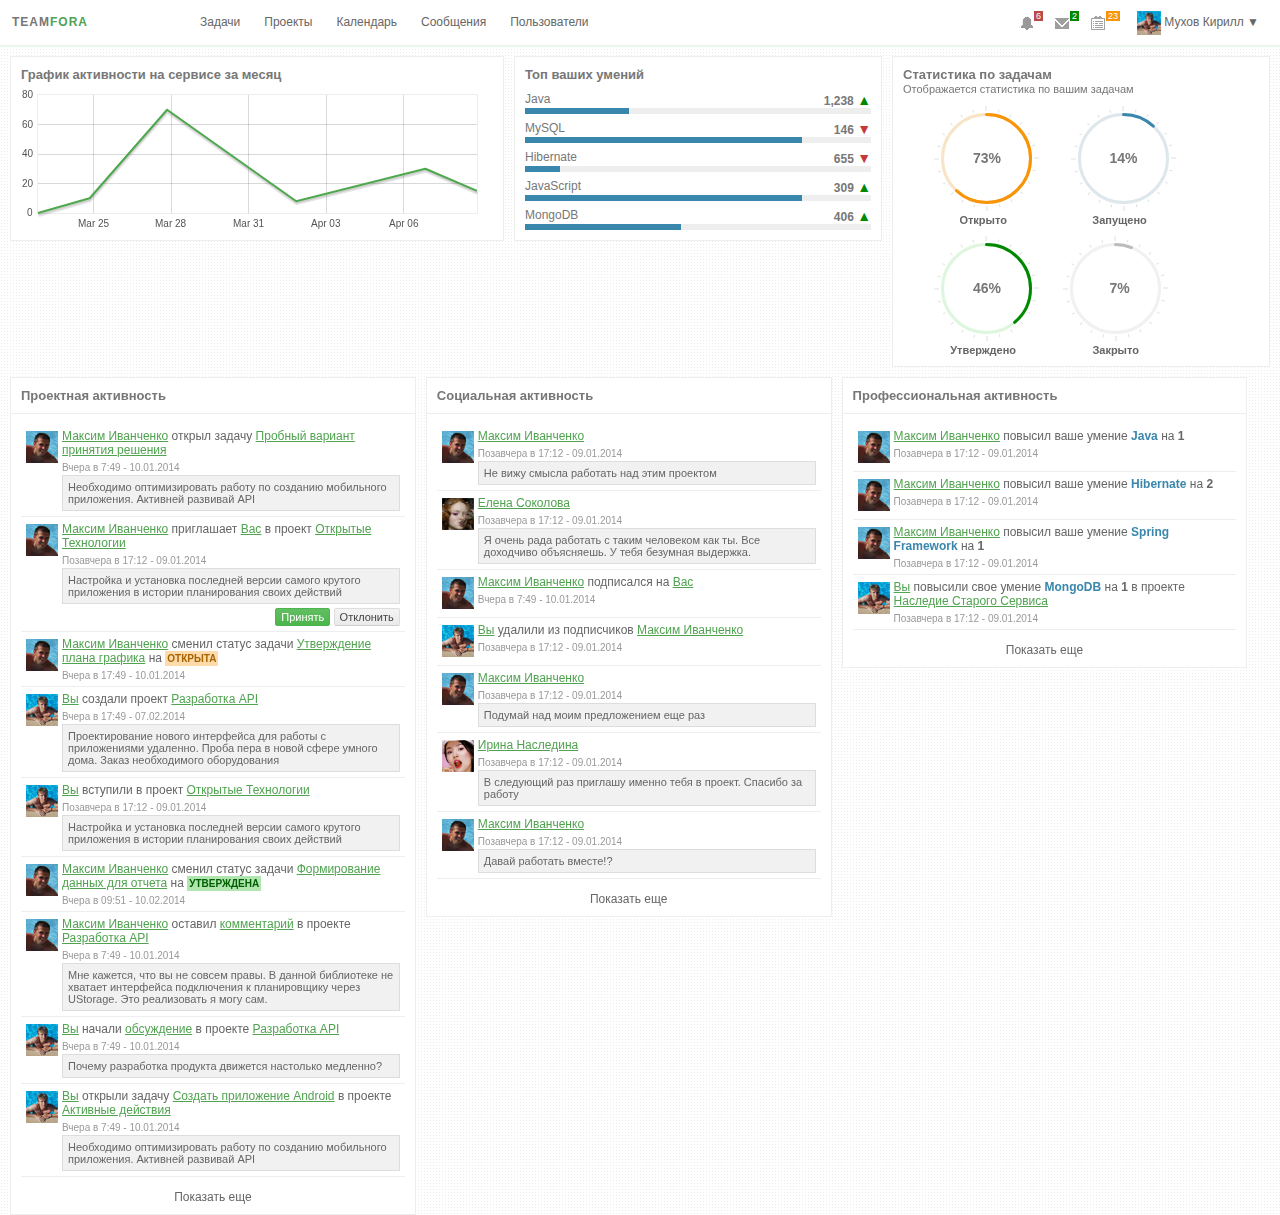
==== commit 31d602a7: "design fix" ====
--- a/index.html
+++ b/index.html
@@ -13,7 +13,6 @@
     <link rel="stylesheet" href="/css/styles.css">
     <link rel="stylesheet" href="/css/jquery-ui.css">
     <link rel="stylesheet" href="/css/jquery-ui.structure.css">
-    <link rel="stylesheet" href="/css/jquery-ui.theme.css">
 </head>
 <body>
 
--- a/css/styles.css
+++ b/css/styles.css
@@ -1219,6 +1219,10 @@
 	margin-bottom: 10px;
 	margin-top: 5px;
 	color: #aaa;
+}
+div.filter-panel > p.clear-panel {
+	margin: 0;	
+	margin-bottom: 10px;
 }
 div.filter-panel > p > span.status {
 	margin-right: -4px;
@@ -1256,15 +1260,17 @@
 div.filter-panel > p > .date-start,
 div.filter-panel > p > .date-end {
 	border: 1px solid #ddd;
-	padding: 2px;
+	padding: 4px;
 	width: 130px;
 	margin-left: 5px;
+	color: #666;
 }
 div.filter-panel > p > img.ui-datepicker-trigger {
 	position: relative;
-	top: 2px;
+	top: 4px;
 	margin-left: 3px;
 	margin-right: 5px;
+	cursor: pointer;
 }
 div.filter-panel > a.tag-more {
 	font-weight: bold;
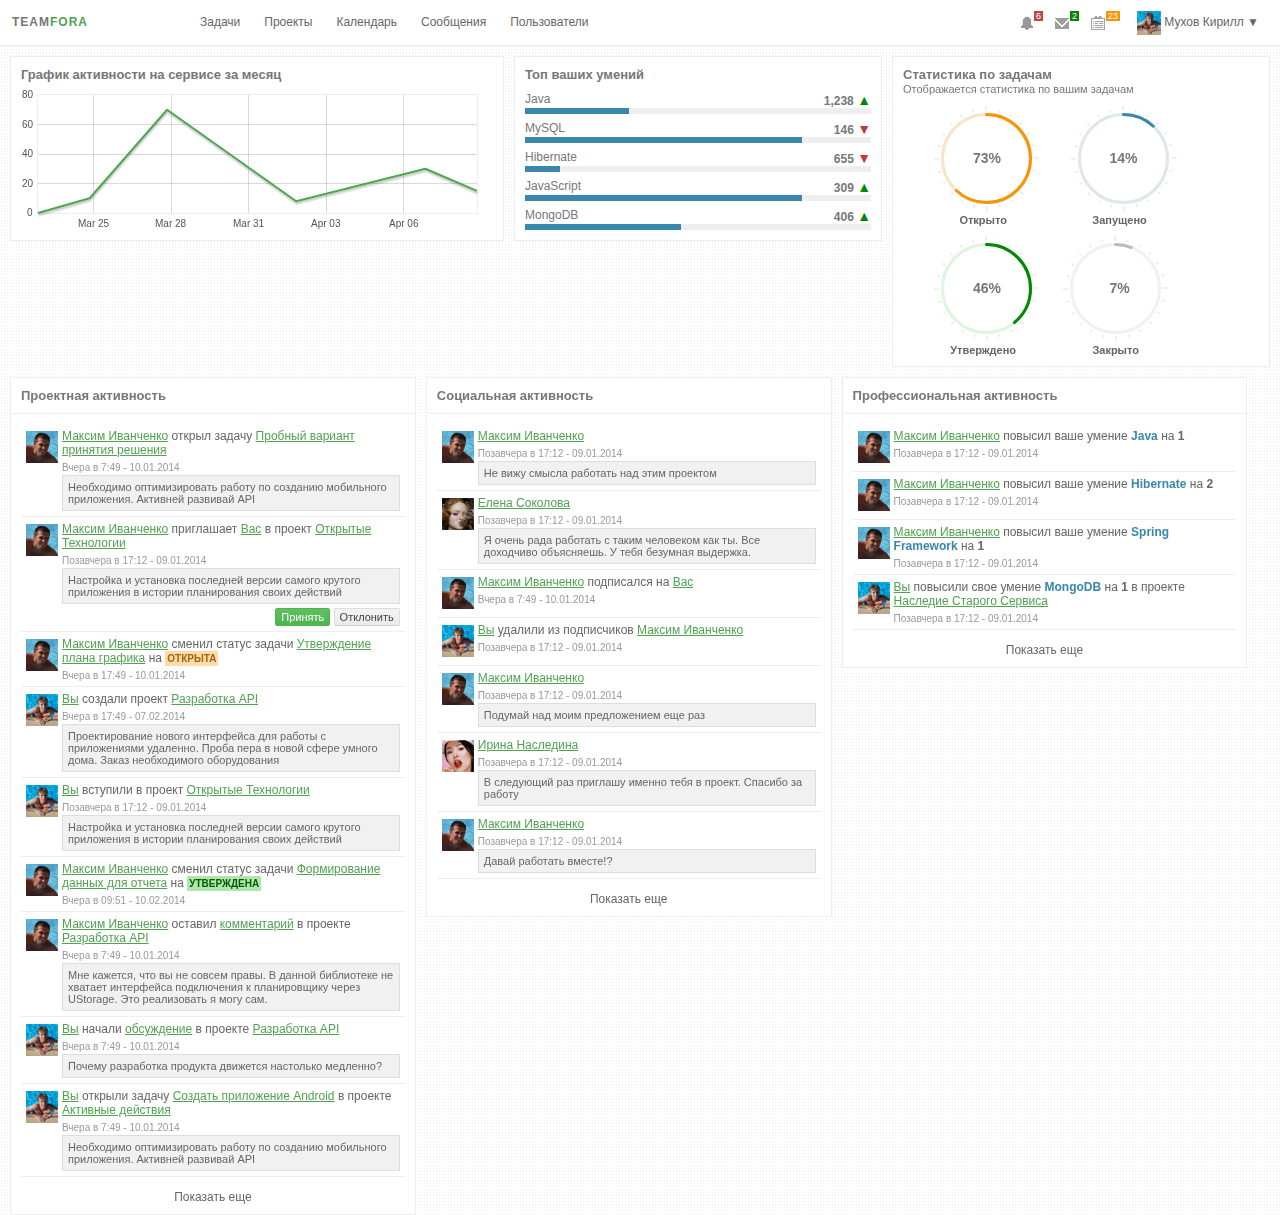
==== commit 25eaed71: "add submenu" ====
--- a/index.html
+++ b/index.html
@@ -25,20 +25,24 @@
                 </a>    
             </li>
 
-            <li class="item">
-                <a href="/tasks.html">Задачи</a>
-            </li>
-            <li class="item">
-                <a href="/projects.html">Проекты</a>
-            </li>
-            <li class="item">
-                <a href="/calendar.html">Календарь</a>
-            </li>
-            <li class="item">
-                <a href="/messages.html">Сообщения</a>
-            </li>
-            <li class="item">
-                <a href="/persons.html">Пользователи</a>
+            <li class="subnav">
+                <ul>
+                    <li class="item">
+                        <a href="/tasks.html">Задачи</a>
+                    </li>
+                    <li class="item">
+                        <a href="/projects.html">Проекты</a>
+                    </li>
+                    <li class="item">
+                        <a href="/calendar.html">Календарь</a>
+                    </li>
+                    <li class="item">
+                        <a href="/messages.html">Сообщения</a>
+                    </li>
+                    <li class="item">
+                        <a href="/persons.html">Пользователи</a>
+                    </li>
+                </ul>
             </li>
             
             <li class="empty">
--- a/css/styles.css
+++ b/css/styles.css
@@ -93,7 +93,22 @@
 .follow {
 	background: url('/imgs/follow.png') no-repeat;
 }
-
+.key {
+	background: url('/imgs/key.png') no-repeat;
+}
+.delete {
+	background: url('/imgs/delete.png') no-repeat;
+}
+.private {
+	background: url('/imgs/private.png') no-repeat;
+}
+.public {
+	background: url('/imgs/public.png') no-repeat;
+}
+
+.error {
+	color: #b31519;
+}
 sup.count {
 	position: relative;
 	top: -20px;
@@ -437,6 +452,26 @@
 	padding-bottom: 15px;
 	cursor: pointer;
 }
+
+ul.nav > li.subnav {
+	float: left;
+	padding: 0px;
+	cursor: pointer;	
+}
+ul.nav > li.subnav  > ul {
+	list-style-type: none;	
+}
+ul.nav > li.subnav  > ul > li {
+	float: left;
+	padding: 12px;
+	padding-top: 15px;
+	padding-bottom: 15px;
+	cursor: pointer;	
+}
+ul.nav > li.subnav > ul > li:hover {
+	background-color: #f1f1f1;
+}
+
 ul.nav > li a {
 	text-decoration: none;
 	color: #666;
@@ -1122,17 +1157,33 @@
 	float: left;
 	padding-top: 2px;
 }
+ul.activity > li > div.share {
+	float: left;
+	padding-left: 36px;
+}
+ul.activity > li > div.share > img {
+	position: relative;
+	top: 8px;
+}
+ul.activity > li > div.avatar2 {
+	float: left;
+	margin-right: 2px;
+}
+ul.activity > li > div.avatar2 > img,
 ul.activity > li > div.avatar > img {
 	width: 32px;
 	height: 32px;
 }
 ul.activity > li > div.message {
-	margin-left: 36px;
+	padding-left: 36px;
 }
 ul.activity > li > div.message > p.datetime {
 	padding-top: 5px;
 	color: #999;
 	font-size: 10px;
+}
+ul.activity > li > div.message > p {
+	color: #666;
 }
 ul.activity > li > div.message > p.action > a {
 	color: #51a351;
@@ -1149,6 +1200,10 @@
 	font-size: 11px;
 	color: #666;
 }
+ul.activity > li > div.message > p.simple-text {
+	margin-top: 5px;
+	color: #666;
+}
 ul.activity > li > div.message > p.action > a {
 	color: #51a351;
 	text-decoration: underline;
@@ -1262,7 +1317,7 @@
 	border: 1px solid #ddd;
 	padding: 4px;
 	width: 130px;
-	margin-left: 5px;
+	margin-left: 2px;
 	color: #666;
 }
 div.filter-panel > p > img.ui-datepicker-trigger {
@@ -1277,7 +1332,593 @@
 	text-decoration: none;
 	color: #080;
 }
+div.filter-panel > div {
+	margin-bottom: 5px;
+}
+div.filter-panel > div > div.checkbox {
+	padding-top: 10px;
+	margin-right: 3px;
+}
+div.filter-panel > div > div.icon16-empty {
+	position: relative;
+	top: 6px;
+}
+div.filter-panel > div > div > span {
+	color: #999;
+	font-size: 12px;
+}
 div.filter-panel-empty {
 	border: none;
 }
 
+div.create-task-form {
+	background-color: #f2f2f2;
+	padding: 5px;
+}
+div.create-task-form > div {
+	margin-bottom: 5px;
+}
+div.create-task-form > div.descr {
+	display: none;
+}
+div.create-task-form > div > p {
+	margin-bottom: 5px;
+}
+div.create-task-form > div > input[type=text],
+div.create-task-form > div > p > input[type=text]
+{
+	width: 98%;
+	padding: 5px;
+	color: #666;
+	border: 1px solid #ddd;
+}
+div.create-task-form > div > textarea {
+	width: 98%;
+	padding: 5px;
+	color: #666;
+	border: 1px solid #ddd;
+	resize: none;
+	height: 64px;
+}
+div.create-task-form > div > p.action {	
+	margin-top: 5px;	
+}
+div.create-task-form > div.descr > p > a {
+	color: #080;
+	font-weight: bold;
+	text-decoration: none;
+}
+div.create-task-form > div.descr > div.tags {
+	margin-top: 2px;
+	margin-bottom: 5px;	
+	background: url('/imgs/tags.png') no-repeat;
+	padding-left: 18px;
+}
+div.create-task-form > div.descr > div.tags > ul {
+	list-style-type: none;
+	float: left;
+	background-color: #f2f2f2;
+}
+div.create-task-form > div.descr > div.tags > ul > li {
+	padding: 2px;
+	float: left;	
+	margin-bottom: 3px;
+}
+div.create-task-form > div.descr > div.tags > ul > li.item {
+	background-color: #b0e5b0;
+	-webkit-border-radius: 2px;
+	-moz-border-radius: 2px;
+	border-radius: 2px;
+	margin-right: 3px;	
+	color: #666;
+}
+div.create-task-form > div.descr > div.tags > ul > li > span {
+	cursor: pointer;
+	padding: 0;
+	padding-left: 2px;
+	padding-right: 2px;
+	background-color: #1b9e1b;
+	color: #fff;
+	border-radius: 50%;
+	margin-left: 2px;
+}
+div.create-task-form > div.descr > div.tags > ul > li > input[type=text] {
+	float: left;
+	margin-left: 2px;
+	padding: 2px;
+	border: none;
+	background-color: #f2f2f2;
+	position: relative;
+	top: -2px;
+	transition: width 0.25s;
+	color: #666;
+	min-width: 100px;
+}
+div.create-task-form > div.descr > div.more-for-task > div {
+	margin-right: 10px;
+}
+div.create-task-form > div.descr > div.more-for-task > div > span > img {
+	position: relative;
+	top: 3px;
+}
+div.create-task-form > div.descr > div.more-for-task > div > div.person {
+	background: url('/imgs/person_add.png') no-repeat;
+	padding-left: 18px;
+}
+div.create-task-form > div.descr > div.more-for-task > div > div.person > span.change-person {
+	color: #999;
+	margin-top: 4px;	
+	display: inline-block;
+	margin-top: 2px;
+	font-size: 13px;
+	cursor: pointer;
+}
+div.create-task-form > div.descr > div.more-for-task > div > div.person > span.current-person {
+	color: #666;
+	display: none;
+}
+div.create-task-form > div.descr > div.more-for-task > div > div.person > span.current-person > sup {
+	cursor: pointer;
+	padding-left: 2px;
+	padding-right: 2px;
+	background-color: #999;
+	color: #fff;
+	border-radius: 50%;
+	margin-left: 1px;	
+}
+div.create-task-form > div.descr > div.more-for-task > div > div.person > div.list-persons {
+	position: absolute;
+	border: 1px solid #ddd;
+	padding: 5px;
+	background: #fff;
+	display: none;
+}
+div.create-task-form > div.descr > div.more-for-task > div > div.person > div.list-persons > ul {
+	list-style-type: none;
+	max-height: 200px;
+	overflow: auto;
+	min-width: 200px;
+}
+div.create-task-form > div.descr > div.more-for-task > div > div.person > div.list-persons > ul > li {
+	padding: 3px;
+	border-bottom: 1px solid #ddd;
+	color: #666;
+}
+div.create-task-form > div.descr > div.more-for-task > div > div.person > div.list-persons > ul > li.last {
+	border: none !important;
+}
+div.create-task-form > div.descr > div.more-for-task > div > div.person > div.list-persons > ul > li:hover {
+	background-color: #efefef;
+	cursor: pointer;
+}
+div.create-task-form > div.descr > div.more-for-task > div > div.person > div.list-persons > ul > li > img {
+	width: 32px;
+	height: 32px;
+	vertical-align: middle;
+}
+div.create-task-form > div.descr > div.more-for-task > div > div.person > div.list-persons > ul > li.search > input[type=text] {
+	width: 96%;
+	padding: 2px;
+	border: none;
+	color: #666;
+}
+div.create-task-form > div.descr > div.more-for-task > div > div.person > div.list-persons > ul > li.search:hover {
+	background-color: #fff;
+	cursor: default;
+}
+#task-select-date {
+	width: 110px;
+	margin-left: 18px;
+	border: none;
+	background: #f2f2f2;
+	color: #999;
+}
+div.create-task-form > div.descr > div.more-for-task > div > img.ui-datepicker-trigger {
+	position: relative;
+	left: -130px;
+	top: 2px;
+	cursor: pointer;
+}
+div.create-task-form > div.descr > div.more-for-task > div > sup {
+	cursor: pointer;
+	padding-left: 2px;
+	padding-right: 2px;
+	background-color: #999;
+	color: #fff;
+	border-radius: 50%;
+	margin-left: 1px;
+	position: relative;
+	left: -60px;	
+	display: none;
+}
+
+div.login-form {
+	position: absolute;
+	width: 320px;	
+	top: 15%;
+	left: 40%;
+	text-align: center;
+}
+div.login-form > span.shadow {
+	font-size: 128px;
+	font-weight: bold;		
+}
+div.login-form > span.shadow > span.black {
+	color: #dbdbdb;
+	margin-right: -20px;
+}
+div.login-form > span.shadow > span.green {
+	color: #bbe5bb;
+	margin-left: -20px;
+}
+div.login-form > div.panel {
+	background: #fff;
+	border: 1px solid #efefef;
+	text-align: left;
+	margin-bottom: 15px;
+}
+div.login-form > div.panel > h3 {
+	font-size: 20px;
+	padding-bottom: 10px;
+	margin-bottom: 10px;
+	border-bottom: 1px solid #efefef;
+	font-weight: normal;
+}
+div.login-form > div.panel > div.fields > span {
+	color: #666;
+	display: block;
+	padding-bottom: 10px;
+}
+div.login-form > div.panel > div.fields > div.item,
+div.login-form > div.panel > div.fields > div.footer {
+	padding: 5px;	
+	color: #666;
+}
+div.login-form > div.panel > div.fields > div.item > img {
+	padding: 5px;
+	border: 1px solid #ddd;
+	vertical-align: middle;
+	margin-top: -3px;
+	background: #efefef;
+}
+div.login-form > div.panel > div.fields > div.item > input {
+	border: 1px solid #ddd;
+	width: 248px;
+	padding: 5px;
+	margin-left: -4px;
+	color: #666;
+}
+div.login-form > div.panel > div.fields > div.footer > div > input[type=checkbox] {
+	position: relative;
+	top: 2px;
+	margin-top: 6px;
+}
+div.login-form > div.help {
+	margin-bottom: 5px;
+	color: #666;
+}
+div.login-form > div.help > a {
+	color: #51a351;
+}
+div.login-form > div.help > a:hover {
+	color: #080;
+}
+
+ul.task-list {
+	list-style-type: none;
+	margin-top: 15px;
+	border-top: 1px solid #ddd;
+	padding: 5px;
+}
+ul.task-list > li {
+	padding: 5px;
+	border-bottom: 1px solid #ddd;
+	margin-bottom: 5px;
+	cursor: pointer;
+}
+ul.task-list > li:hover {
+	background-color: #efffff;
+}
+ul.task-list > li > div {
+	padding-left: 5px;
+	color: #666;
+}
+ul.task-list > li > div.header {
+	padding-bottom: 5px;
+	border-bottom: 1px solid #eee;
+}
+ul.task-list > li > div.header > div > img {
+	margin-top: 8px;
+	margin-left: 5px;
+	margin-right: 5px;
+}
+ul.task-list > li > div.header > div.fave > img {
+	margin: 0;
+	cursor: pointer;
+	margin-top: 8px;
+	margin-right: 5px;
+}
+ul.task-list > li > div.header > div > div.avatar {
+	float: left;
+	margin-right: 4px;
+}
+ul.task-list > li > div.header > div > div.info {
+	margin-left: 30px;
+	min-width: 120px;
+}
+ul.task-list > li > div.header > div > div.info > a {
+	color: #51a351;
+}
+ul.task-list > li > div.header > div > div.info > p {
+	font-size: 11px;
+	padding-top: 3px;
+}
+ul.task-list > li > div.body {
+	padding-top: 5px;
+	padding-bottom: 5px;
+	border-bottom: 1px solid #eee;
+	margin-bottom: 8px;
+}
+ul.task-list > li > div.body > h4 {
+	color: #666;
+	margin-bottom: 2px;
+}
+ul.task-list > li > div.body > p {
+	color: #666;
+	padding-bottom: 5px;
+	padding-top: 5px;
+}
+ul.task-list > li > div.body > p > img {
+	position: relative;
+	top: 2px;
+}
+ul.task-list > li > div.body > p > span {
+	background-color: #efefef;
+	-webkit-border-radius: 2px;
+	-moz-border-radius: 2px;
+	border-radius: 2px;
+	margin-right: 3px;	
+	color: #666;	
+	padding: 2px;
+	display: inline-block;
+}
+ul.task-list > li > div.footer {
+	margin-bottom: 5px;
+}
+ul.task-list > li > div.footer > label {	
+	font-size: 11px;
+	color: #666;
+	padding-left: 18px;
+	padding-top: 1px;
+}
+
+div.author,
+div.task-content,
+div.task-tags, 
+div.task-comment,
+div.task-comment-form {
+	margin: 10px;
+	padding-bottom: 5px;
+	border-bottom: 1px solid #eee;
+}
+div.author > div > div.avatar > img {
+	width: 32px;
+	height: 32px;
+}
+div.author > div > div.content {
+	margin-left: 5px;
+}
+div.author > div > div.content > p.name > a {
+	color: #51a351;
+}
+div.author > div > div.content > p.datetime {
+	color: #666;
+	padding-top: 3px;
+	font-size: 11px;
+}
+
+div.task-content > h4 {
+	font-size: 14px;
+	color: #666;
+	margin-bottom: 5px;
+}
+div.task-content > p {
+	color: #666;
+}
+
+div.task-tags {
+	margin-bottom: 0px;
+	padding-bottom: 15px;
+}
+div.task-tags > span {
+	background-color: #efefef;
+	-webkit-border-radius: 2px;
+	-moz-border-radius: 2px;
+	border-radius: 2px;
+	margin-right: 3px;	
+	color: #666;	
+	padding: 2px;
+	display: inline-block;
+}
+div.task-comment {
+	border: none;
+	margin-top: 0px;
+}
+div.task-comment > ul {
+	border-top: 1px solid #eee;
+}
+
+div.task-comment-form {
+	border: none;
+}
+div.task-comment-form > textarea {
+	width: 98%;
+	padding: 5px;
+	color: #666;
+	border: 1px solid #ddd;
+	resize: none;
+	height: 64px;
+	margin-bottom: 2px;
+}
+
+div.task-stat {
+	padding-left: 5px;
+	padding-right: 5px;
+}
+div.task-stat > ul {
+	list-style-type: none;
+	padding: 10px;
+	border-bottom: 1px solid #eee;
+}
+div.task-stat > ul > li {
+	float: left;
+	margin-right: 15px;
+}
+div.task-stat > ul > li > h4 {
+	color: #666;
+	font-size: 20px;
+}
+div.task-stat > ul > li > p {
+	color: #666;
+}
+div.task-stat > ul > li.overdue {
+	float: right;
+	color: #666;
+}
+div.task-stat > ul > li.overdue > img {
+	position: relative;
+	top: 2px;
+}
+div.task-stat > ul > li.overdue > p {
+	padding-top: 2px;
+	font-size: 14px;
+	text-align: right;
+}
+
+div.parent-project {
+	padding: 10px;
+	border-bottom: 1px solid #eee;
+	margin-bottom: 10px;
+	color: #666;
+}
+div.parent-project > p > a {
+	color: #51a351;
+}
+div.parent-project > p > a:hover {
+	color: #080;
+}
+div.parent-project > p.project {
+	padding-left: 18px;
+}
+div.parent-project > p.content {
+	border: 1px solid #ddd;
+	background-color: #f1f1f1;
+	padding: 5px;
+	margin-top: 5px;
+}
+
+div.task-activity {
+	padding: 10px;
+	padding-bottom: 0px;
+	color: #666;
+}
+div.task-activity > h3 {
+	padding-bottom: 5px;
+}
+
+ul.breadcrumbs {
+	list-style-type: none;
+	width: 100%;
+	background-color: #fff;
+	border: 1px solid #eee;	
+}
+ul.breadcrumbs > li {
+	float: left;	
+	padding: 5px;	
+	padding-bottom: 8px;	
+}
+ul.breadcrumbs > li:after {
+	content: url('/imgs/cross.png');
+	margin: 0px;
+	margin-right: -8px;
+	padding: 0px;
+}
+ul.breadcrumbs > li.end {
+	color: #666;
+	font-weight: bold;
+}
+ul.breadcrumbs > li > a {
+	color: #51a351;
+	text-decoration: none;
+	font-weight: bold;
+}
+ul.breadcrumbs > li > a:hover {
+	color: #080;
+}
+
+div.cut-task-list > ul.task-list {	
+	margin: 0px;
+	padding: 0px;
+	border: none;
+}
+div.cut-task-list > ul.task-list > li {
+	margin-bottom: 0px;
+	margin-top: 5px;
+}
+div.cut-task-list > ul.task-list > li > div.body {
+	margin-bottom: 0px;
+	border: none;
+}
+
+ul.project-list {
+	list-style-type: none;
+	padding-top: 10px;
+}
+ul.project-list > li {
+	float: left;
+	width: 50%;	
+}
+ul.project-list > li:hover {
+	cursor: pointer;
+	-webkit-box-shadow: 2px 2px 6px 0px rgba(50, 50, 50, 0.3);
+	-moz-box-shadow:    2px 2px 6px 0px rgba(50, 50, 50, 0.3);
+	box-shadow:         2px 2px 6px 0px rgba(50, 50, 50, 0.3);
+}
+ul.project-list > li > div.item {
+	margin: 5px;
+	border: 1px solid #ddd;
+	padding: 5px;
+}
+ul.project-list > li > div.item > div.avatar {
+	float: left;
+}
+ul.project-list > li > div.item > div.avatar > img {
+	width: 64px;
+}
+ul.project-list > li > div.item > div.description {
+	padding-left: 70px;
+}
+ul.project-list > li > div.item > div.description > h4 {
+	color: #080;
+	font-size: 13px;
+	margin-bottom: 5px;
+}
+ul.project-list > li > div.item > div.description > p {
+	color: #444;	
+}
+ul.project-list > li > div.item > div.stat {
+	margin-top: 10px;
+	margin-bottom: 5px;
+}
+ul.project-list > li > div.item > div.stat > div > span {
+	color: #666;
+	font-size: 11px;
+	margin-right: 3px;
+}
+ul.project-list > li > div.item > div.stat > div > span.status {
+	margin-right: 5px;
+}
+ul.project-list > li > div.item > div.stat > div > span > img {
+	position: relative;
+	top: 3px;	
+}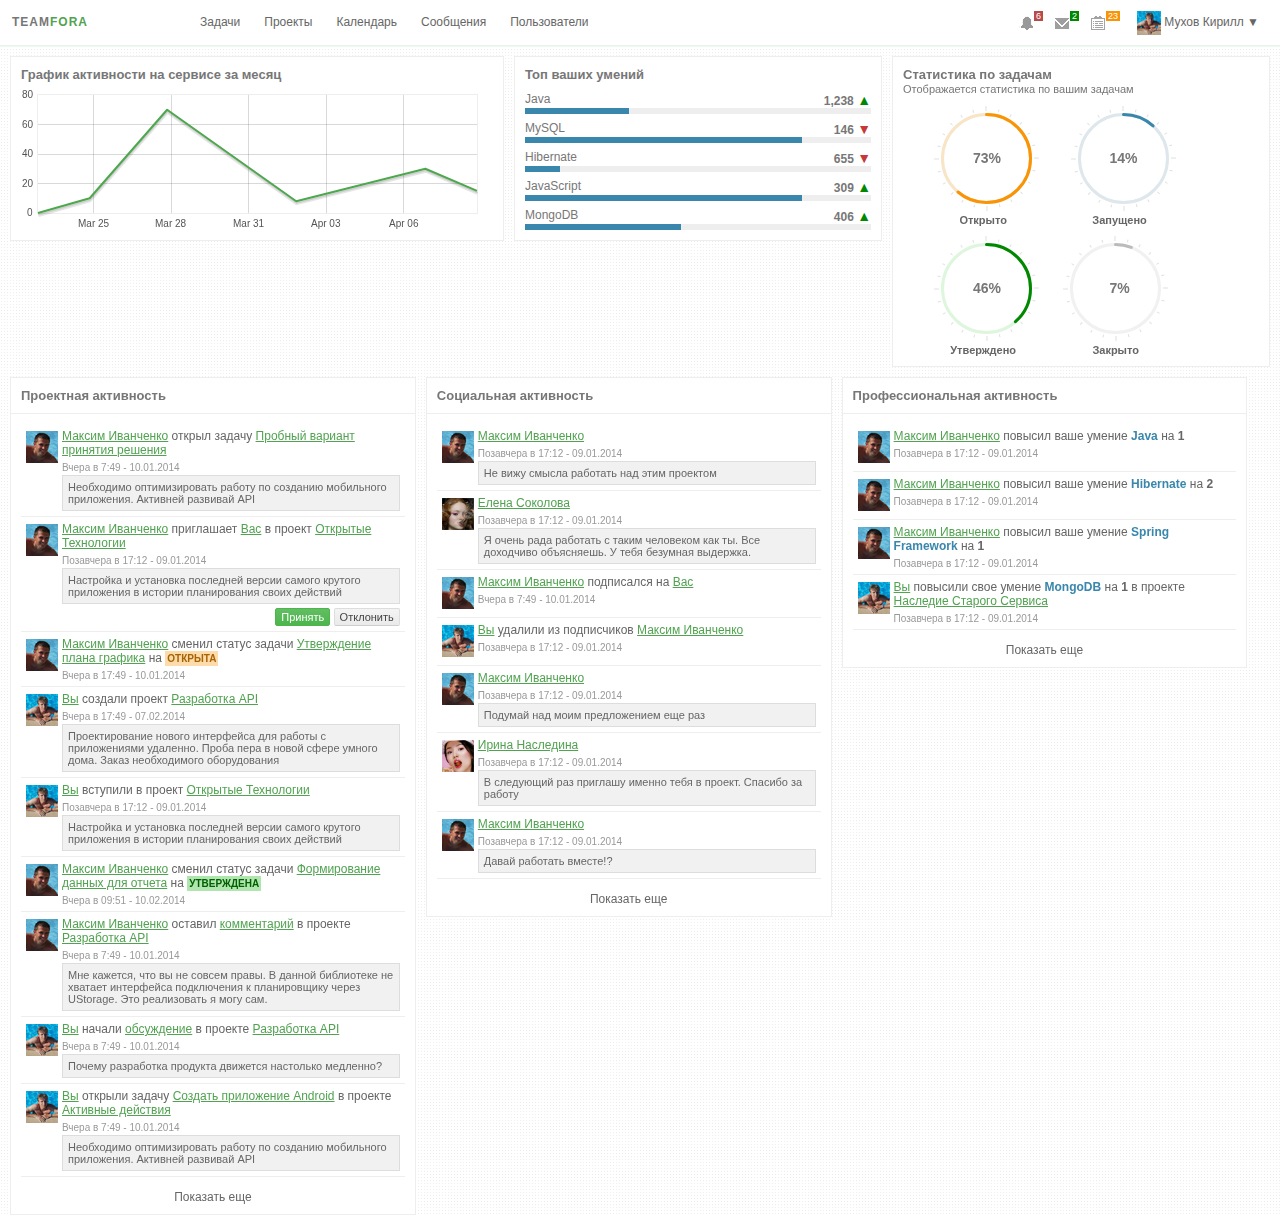
==== commit f31d55d2: "add dropdown menu plugin" ====
--- a/index.html
+++ b/index.html
@@ -10,6 +10,7 @@
     <script type="text/javascript" src="/js/jquery.flot.time.js"></script>
     <script type="text/javascript" src="/js/jquery.sparkline.min.js"></script>
     <script type="text/javascript" src="/js/jquery-ui.js"></script>
+    <script type="text/javascript" src="/js/jquery.contextmenu.js"></script>
     <link rel="stylesheet" href="/css/styles.css">
     <link rel="stylesheet" href="/css/jquery-ui.css">
     <link rel="stylesheet" href="/css/jquery-ui.structure.css">
@@ -46,10 +47,10 @@
             </li>
             
             <li class="empty">
-                <a href="/">
+                <a href="">
                     <img class="principal-avatar" src="/imgs/avatar-32.png"> 
                     <span>Мухов Кирилл &#9660;</span>
-                </a>                
+                </a>                              
             </li>        
             <li class="icon tasks">
                 <div class="icon16 task"></div>
@@ -63,7 +64,7 @@
                 <div class="icon16 alarm"></div>
                 <sup class="count red">6</sup>
             </li>
-        </ul>
+        </ul>        
 
         <ul class="dropdown">
             <li>
@@ -82,7 +83,7 @@
                     <span class="icon16 exit">Выход</span>
                 </a>
             </li>    
-        </ul>
+        </ul>  
 
         <div class="dd_alarms">
             <ul>
--- a/css/styles.css
+++ b/css/styles.css
@@ -1064,6 +1064,9 @@
 	list-style-type: none;
 	margin-top: 10px;
 }
+div.content > ul.followers {
+	margin-top: -5px;
+}
 ul.followers > li {
 	float: left;
 	padding: 4px;
@@ -1921,4 +1924,60 @@
 ul.project-list > li > div.item > div.stat > div > span > img {
 	position: relative;
 	top: 3px;	
+}
+
+div.item-project {
+}
+div.item-project > div.avatar {
+	float: left;
+}
+div.item-project > div.avatar > img {
+	width: 64px;
+}
+div.item-project > div.description {
+	padding-left: 70px;
+}
+div.item-project > div.description > h4 {
+	color: #080;
+	font-size: 13px;
+	margin-bottom: 5px;
+}
+div.item-project > div.description > p {
+	color: #444;	
+}
+div.item-project > div.task-stat {
+	margin-top: 5px;
+	border-top: 1px solid #f2f2f2;
+}
+div.item-project > div.task-stat > ul {
+	border: none;
+	padding: 5px;
+	padding-bottom: 0px;
+}
+
+ul.posts {
+	list-style-type: none;
+}
+ul.posts > li {
+	border-bottom: 1px solid #f2f2f2;
+	padding-bottom: 3px;
+	margin-bottom: 5px;
+}
+ul.posts > li:hover {
+	cursor: pointer;
+	background-color: #fafafa;
+}
+ul.posts > li > h4 {
+	margin-bottom: 5px;	
+}
+ul.posts > li > p.description {
+	margin-bottom: 5px;
+}
+ul.posts > li > p.stat > span {
+	color: #999;
+	font-size: 11px;
+}
+ul.posts > li > ul.activity > li {
+	border: none;
+	background-color: #f9f9f9; 
 }